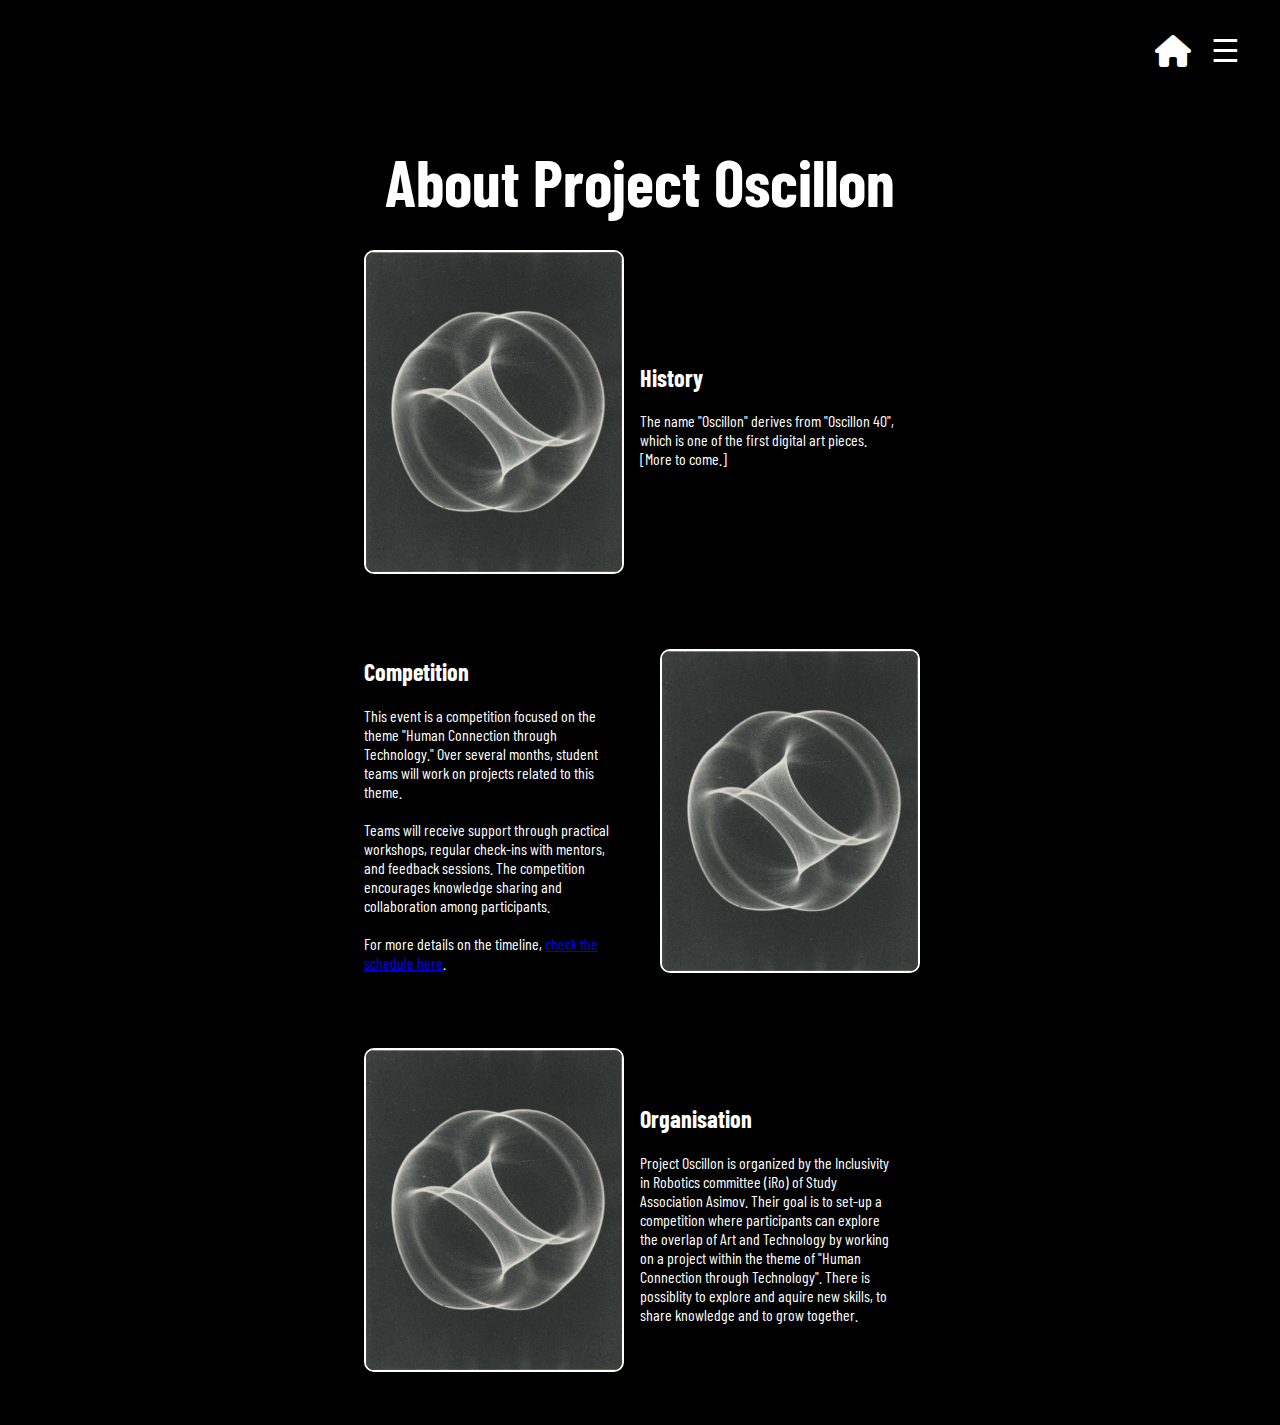
==== about.html @ 4137fb35 "add inspiration and faq pages" ====
<!DOCTYPE html>
<html lang="en">
<head>
    <meta charset="UTF-8">
    <meta name="viewport" content="width=device-width, initial-scale=1.0">
    <title>About - Project Oscillon</title>
    <link rel="stylesheet" href="styles.css">
    <link rel="stylesheet" href="https://cdnjs.cloudflare.com/ajax/libs/font-awesome/6.0.0-beta3/css/all.min.css">
    <script src="script.js" defer></script>
</head>
<body>
    <header>
        <div class="menu-container">
            <a href="index.html" class="home-icon">
                <i class="fas fa-home"></i>
            </a>
            <div class="hamburger-menu" id="hamburger-menu">
                ☰
            </div>
            <nav id="menu" class="menu">
                <ul>
                    <li><a href="about.html">About</a></li>
                    <li><a href="participants.html">For Participants</a></li>
                    <li><a href="mentors.html">For Mentors</a></li>
                    <li><a href="involved.html">Getting Involved</a></li>
                    <li><a href="inspiration.html">Inspiration</a></li>
                    <li><a href="faq.html">FAQ</a></li>
                </ul>
            </nav>
        </div>
    </header>
    <div class="container">
        <h1>About Project Oscillon</h1>

        <!-- Horizontal Line
        <hr class="section-divider"> -->

        <!-- Section 1: History -->        
        <section class="about-section">
            <div class="about-content">
                <div class="about-image">
                    <img src="imgs/oscillon.jpg" alt="History Image">
                </div>
                <div class="about-text">
                    <h2>History</h2>
                    <p>The name "Oscillon" derives from "Oscillon 40", which is one of the first digital art pieces. [More to come.] </p>
                </div>
            </div>
        </section>

        <!-- Section 2: Competition -->
        <section class="about-section">
            <div class="about-content">
                <div class="about-text">
                    <h2>Competition</h2>
                    <p>
                        This event is a competition focused on the theme "Human Connection through Technology." Over several months, student teams will work on projects related to this theme. 
                        <br><br>
                        Teams will receive support through practical workshops, regular check-ins with mentors, and feedback sessions. The competition encourages knowledge sharing and collaboration among participants.
                        <br><br>
                        For more details on the timeline, <a href="participants.html">check the schedule here</a>.
                    </p>
                </div>
                <div class="about-image">
                    <img src="imgs/oscillon.jpg" alt="Competition Image">
                </div>
            </div>
        </section>

        <!-- Section 3: Organisation -->
        <section class="about-section">
            <div class="about-content">
                <div class="about-image">
                    <img src="imgs/oscillon.jpg" alt="Organisation Image">
                </div>
                <div class="about-text">
                    <h2>Organisation</h2>
                    <p>Project Oscillon is organized by the Inclusivity in Robotics committee (iRo) of Study Association Asimov. Their goal is to set-up a competition where participants can explore the overlap of Art and Technology by working on a project within the theme of "Human Connection through Technology". There is possiblity to explore and aquire new skills, to share knowledge and to grow together.</p>
                </div>
            </div>
        </section>

    </div>
</body>
</html>
---- styles.css ----
/* FONTS */
@font-face {
    font-family: 'Barlow Condensed';
    src: url('fonts/Barlow_Condensed/BarlowCondensed-Regular.ttf') format('truetype');
    font-weight: normal;
    font-style: normal;
}

@font-face {
    font-family: 'Barlow Condensed';
    src: url('fonts/Barlow_Condensed/BarlowCondensed-Bold.ttf') format('truetype');
    font-weight: bold;
    font-style: normal;
}

@font-face {
    font-family: 'Barlow Condensed';
    src: url('fonts/Barlow_Condensed/BarlowCondensed-Italic.ttf') format('truetype');
    font-weight: normal;
    font-style: italic;
}

@font-face {
    font-family: 'Barlow Condensed';
    src: url('fonts/Barlow_Condensed/BarlowCondensed-BoldItalic.ttf') format('truetype');
    font-weight: bold;
    font-style: italic;
}

@font-face {
    font-family: 'Barlow Condensed';
    src: url('fonts/Barlow_Condensed/BarlowCondensed-Black.ttf') format('truetype');
    font-weight: 900;
    font-style: normal;
}

@font-face {
    font-family: 'Barlow Condensed';
    src: url('fonts/Barlow_Condensed/BarlowCondensed-BlackItalic.ttf') format('truetype');
    font-weight: 900;
    font-style: italic;
}

@font-face {
    font-family: 'Barlow Condensed';
    src: url('fonts/Barlow_Condensed/BarlowCondensed-Light.ttf') format('truetype');
    font-weight: 300;
    font-style: normal;
}

@font-face {
    font-family: 'Barlow Condensed';
    src: url('fonts/Barlow_Condensed/BarlowCondensed-LightItalic.ttf') format('truetype');
    font-weight: 300;
    font-style: italic;
}

/* MAIN STUFF */

body {
    margin: 0;
    padding: 0;
    height: 100vh;
    display: flex;
    flex-direction: column;
    align-items: center;
    background-color: black; /* Sets the background color to black */
    color: white; /* Sets the text color to white */
    font-family: 'Barlow Condensed', sans-serif;
}

.container {
    text-align: center;
    flex: 1;
}

h1 {
    font-size: 4em; /* Adjust the font size as needed */
    margin-bottom: 20px;
    font-family: 'Barlow Condensed', sans-serif;
    font-weight: bold;
}

/* HEADER STYLES */

header {
    width: 100%;
    padding: 30px 40px; /* Adjust padding for more space from the top and right */
    display: flex;
    justify-content: flex-end;
    align-items: center;
}

.menu-container {
    display: flex;
    align-items: center; /* Ensures both icons are aligned vertically */
    margin-right: 40px;
}

.home-icon {
    color: white;
    font-size: 2em;
    text-decoration: none;
    margin-right: 20px; /* Space between the home icon and the hamburger menu */
}

.hamburger-menu {
    font-size: 2em;
    cursor: pointer;
    user-select: none;
}

.menu {
    display: none; /* Hidden by default */
    position: absolute;
    top: 70px; /* Adjust this value to position the dropdown correctly below the header */
    right: 40px; /* Align with the right padding */
    background-color: black;
    border: 1px solid white;
    padding: 10px;
    z-index: 1;
    width: 200px; /* Width of the dropdown menu */
}

.menu ul {
    list-style-type: none;
    margin: 0;
    padding: 0;
}

.menu ul li {
    margin: 10px 0;
}

.menu ul li a {
    color: white;
    text-decoration: none;
    font-size: 1.2em;
}

.menu ul li a:hover {
    text-decoration: underline;
}


/* HOME SECTION */

.event-image {
    max-height: 50%;
    height: auto;
    border: 2px solid white;
    border-radius: 10px;
    margin-top: 20px;
}

/* ABOUT SECTION */

.about-section {
    display: flex;
    align-items: center;
    justify-content: center;
    margin-bottom: 40px;
}

.about-content {
    display: flex;
    width: 100%;
    justify-content: center;
    align-items: center;
}

.about-text {
    flex: 0 1 20%; /* Set the max width of the text to 20% of the container */
    padding: 10px; /* Reduce padding to bring the text and image closer */
    text-align: left; /* Left-align the text */
    margin-right: 20px; /* Space between text and image */
}

.about-image {
    flex: 0 1 20%; /* Allow the image to take up more space if needed */
    padding: 10px; /* Reduce padding to bring the text and image closer */
    /* text-align: center; */
}

.about-image img {
    max-width: 100%;
    max-height: 50%;
    height: auto;
    border-radius: 10px;
    border: 2px solid white;
}

.left {
    order: 1;
}

.right {
    order: 2;
}

.section-divider {
    border: none;
    height: 2px;
    background-color: white;
    margin: 40px 0;
}

@media (max-width: 768px) {
    .about-content {
        flex-direction: column;
    }
    /* .left, .right {
        order: unset;
    } */
    .about-text, .about-image {
        flex: 1 1 100%;
        max-width: 100%; /* Full width on smaller screens */
        margin: 0; /* Remove margin to align everything vertically */
        text-align: center; /* Center-align text on smaller screens */
    }
}

/* PARTICIPANT SECTION */

.participants-content {
    display: flex;
    justify-content: space-between;
    align-items: flex-start;
    margin-top: 40px;
    padding: 0 50px; /* Adds padding to the left and right */
}

.participants-image {
    flex: 0 1 55%; /* Flexibly allows the image to take up 55% of the container's width */
    max-width: 55%; /* Maximum width of the image */
    height: auto;
    border-radius: 10px;
    border: 2px solid white;
}

.participants-right-content {
    flex: 0 1 40%; /* Flexibly allows the right content to take up 40% of the container's width */
    max-width: 40%; /* Maximum width of the right content */
    margin-left: 20px;
    text-align: left;
    display: flex;
    flex-direction: column;
    justify-content: flex-start;
}

.participants-interest-form {
    padding: 20px;
    border-radius: 10px;
    color: white;
    margin-bottom: 20px;
}

.participants-interest-form h2 {
    margin-bottom: 10px;
    font-size: 1.8em;
}

.participants-interest-form p {
    margin-bottom: 10px;
    font-size: 1.2em;
}

.participants-form-link {
    display: inline-block;
    padding: 10px 20px;
    background-color: #000000;
    color: white;
    text-decoration: none;
    border-radius: 5px;
    border: 2px solid white;
    font-size: 1.2em;
}

.participants-form-link:hover {
    background-color: #2e2e2e;
}

.participants-coming-soon-text {
    font-size: 1.5em;
    color: white;
    margin-top: 20px;
}

/* Responsive adjustments specific to Participants page */
@media (max-width: 768px) {
    .participants-content {
        flex-direction: column;
        align-items: center;
        padding: 0; /* Remove side padding on small screens */
    }
    .participants-image {
        max-width: 100%;
        margin-bottom: 20px;
    }
    .participants-right-content {
        max-width: 100%;
        text-align: center;
        margin-left: 0;
    }
    .participants-interest-form, .participants-coming-soon-text {
        width: 100%;
    }
}
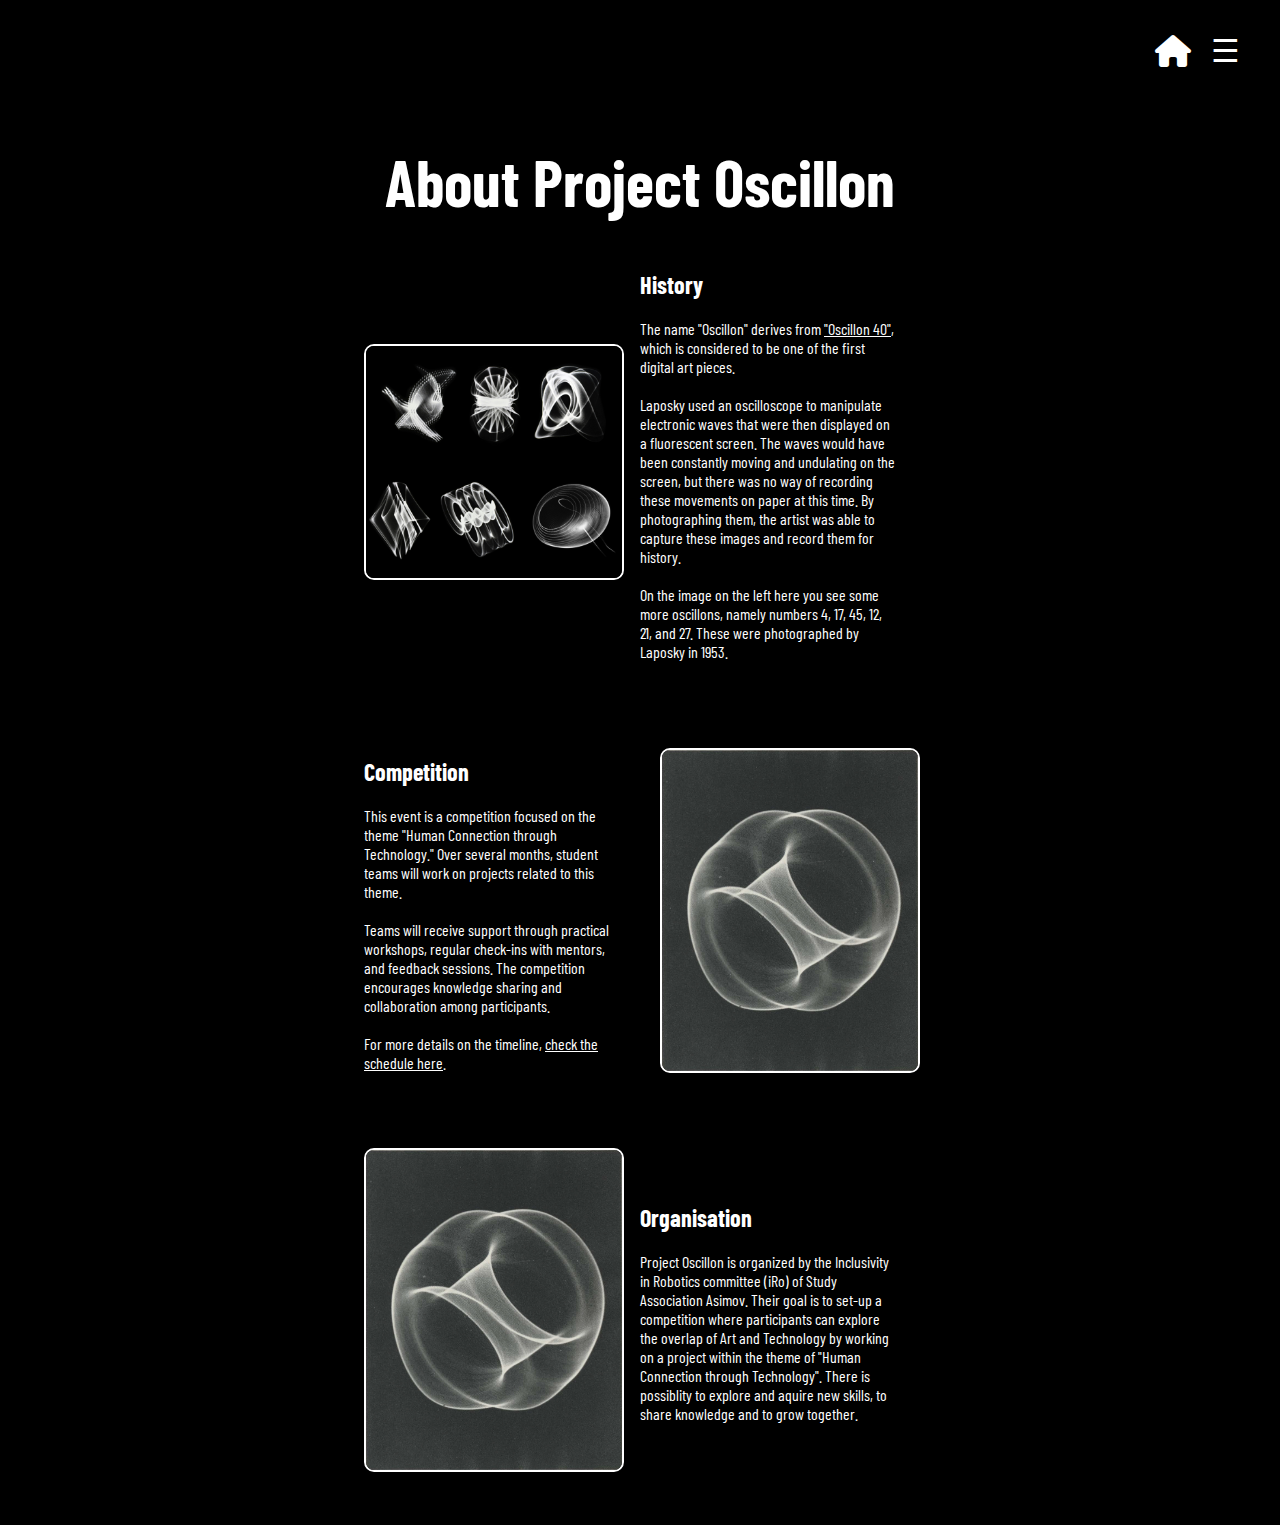
==== commit 44e53648: "update the about-history section with more info about laposky" ====
--- a/about.html
+++ b/about.html
@@ -39,11 +39,17 @@
         <section class="about-section">
             <div class="about-content">
                 <div class="about-image">
-                    <img src="imgs/oscillon.jpg" alt="History Image">
+                    <img src="imgs/some_more_oscillons.jpg" alt="History Image">
                 </div>
                 <div class="about-text">
                     <h2>History</h2>
-                    <p>The name "Oscillon" derives from "Oscillon 40", which is one of the first digital art pieces. [More to come.] </p>
+                    <p>
+                        The name "Oscillon" derives from <a href="https://collections.vam.ac.uk/item/O187634/oscillon-40-photograph-laposky-ben/" style="color: white;">"Oscillon 40"</a>, which is considered to be one of the first digital art pieces. 
+                        <br><br> 
+                        Laposky used an oscilloscope to manipulate electronic waves that were then displayed on a fluorescent screen. The waves would have been constantly moving and undulating on the screen, but there was no way of recording these movements on paper at this time. By photographing them, the artist was able to capture these images and record them for history. 
+                        <br><br> 
+                        On the image on the left here you see some more oscillons, namely numbers 4, 17, 45, 12, 21, and 27. These were photographed by Laposky in 1953.
+                    </p>
                 </div>
             </div>
         </section>
@@ -58,7 +64,7 @@
                         <br><br>
                         Teams will receive support through practical workshops, regular check-ins with mentors, and feedback sessions. The competition encourages knowledge sharing and collaboration among participants.
                         <br><br>
-                        For more details on the timeline, <a href="participants.html">check the schedule here</a>.
+                        For more details on the timeline, <a href="participants.html" style="color: white;">check the schedule here</a>.
                     </p>
                 </div>
                 <div class="about-image">
--- a/styles.css
+++ b/styles.css
@@ -307,3 +307,121 @@
     }
 }
 
+/* FAQ SECTION */
+
+.faq-container {
+    width: 80%;
+    margin: 0 auto;
+    padding: 20px;
+}
+
+.faq-item {
+    margin-bottom: 15px;
+    border: 1px solid #292929;
+    border-radius: 5px;
+    text-align: left; /* Ensure left alignment */
+}
+
+.faq-question {
+    background-color: #292929;
+    cursor: pointer;
+    padding: 15px;
+    font-size: 18px;
+    border-radius: 5px;
+    display: flex;
+    justify-content: space-between;
+    align-items: center;
+}
+
+.faq-answer {
+    max-height: 0;
+    overflow: hidden;
+    transition: max-height 0.3s ease;
+    padding: 0 15px;
+}
+
+.faq-answer p {
+    padding: 15px 0;
+    margin: 0;
+}
+
+.faq-question i {
+    transition: transform 0.3s ease;
+}
+
+.faq-item.active .faq-answer {
+    max-height: 200px; /* Adjust based on content length */
+}
+
+.faq-item.active .faq-question i {
+    transform: rotate(180deg);
+}
+
+/* INSPIRATION SECTION */
+
+.intro-box {
+    background-color: #141414;
+    padding: 20px;
+    border-radius: 8px;
+    margin-bottom: 20px;
+    font-size: 1.2em;
+    max-width: 60%;
+    margin-left: auto;
+    margin-right: auto;
+    text-align: left;
+}
+
+.inspiration-board {
+    display: flex;
+    flex-direction: column;
+    gap: 40px;
+    max-width: 80%; /* Make the inspiration board less wide */
+    margin-left: auto;
+    margin-right: auto;
+}
+
+.inspiration-item {
+    display: flex;
+    gap: 20px;
+    align-items: center;
+}
+
+.inspiration-visual {
+    flex: 0 0 700px; /* Set a fixed width for the visual container */
+    width: 700px; /* Ensures all visuals are the same width */
+}
+
+.inspiration-visual img {
+    width: 100%; /* Make sure the image fills the visual container */
+    height: auto; /* Maintain the aspect ratio */
+    border-radius: 8px;
+    transition: transform 0.3s ease;
+}
+
+.inspiration-visual img:hover {
+    transform: scale(1.05);
+}
+
+.inspiration-text {
+    flex: 1;
+    padding: 15px;
+}
+
+.inspiration-text h2 {
+    margin: 0;
+    color: white; 
+}
+
+.inspiration-text a {
+    color: white;
+    text-decoration: none;
+}
+
+.inspiration-text a:hover {
+    text-decoration: underline;
+}
+
+.inspiration-text p {
+    margin: 10px 0 0;
+    line-height: 1.6;
+}
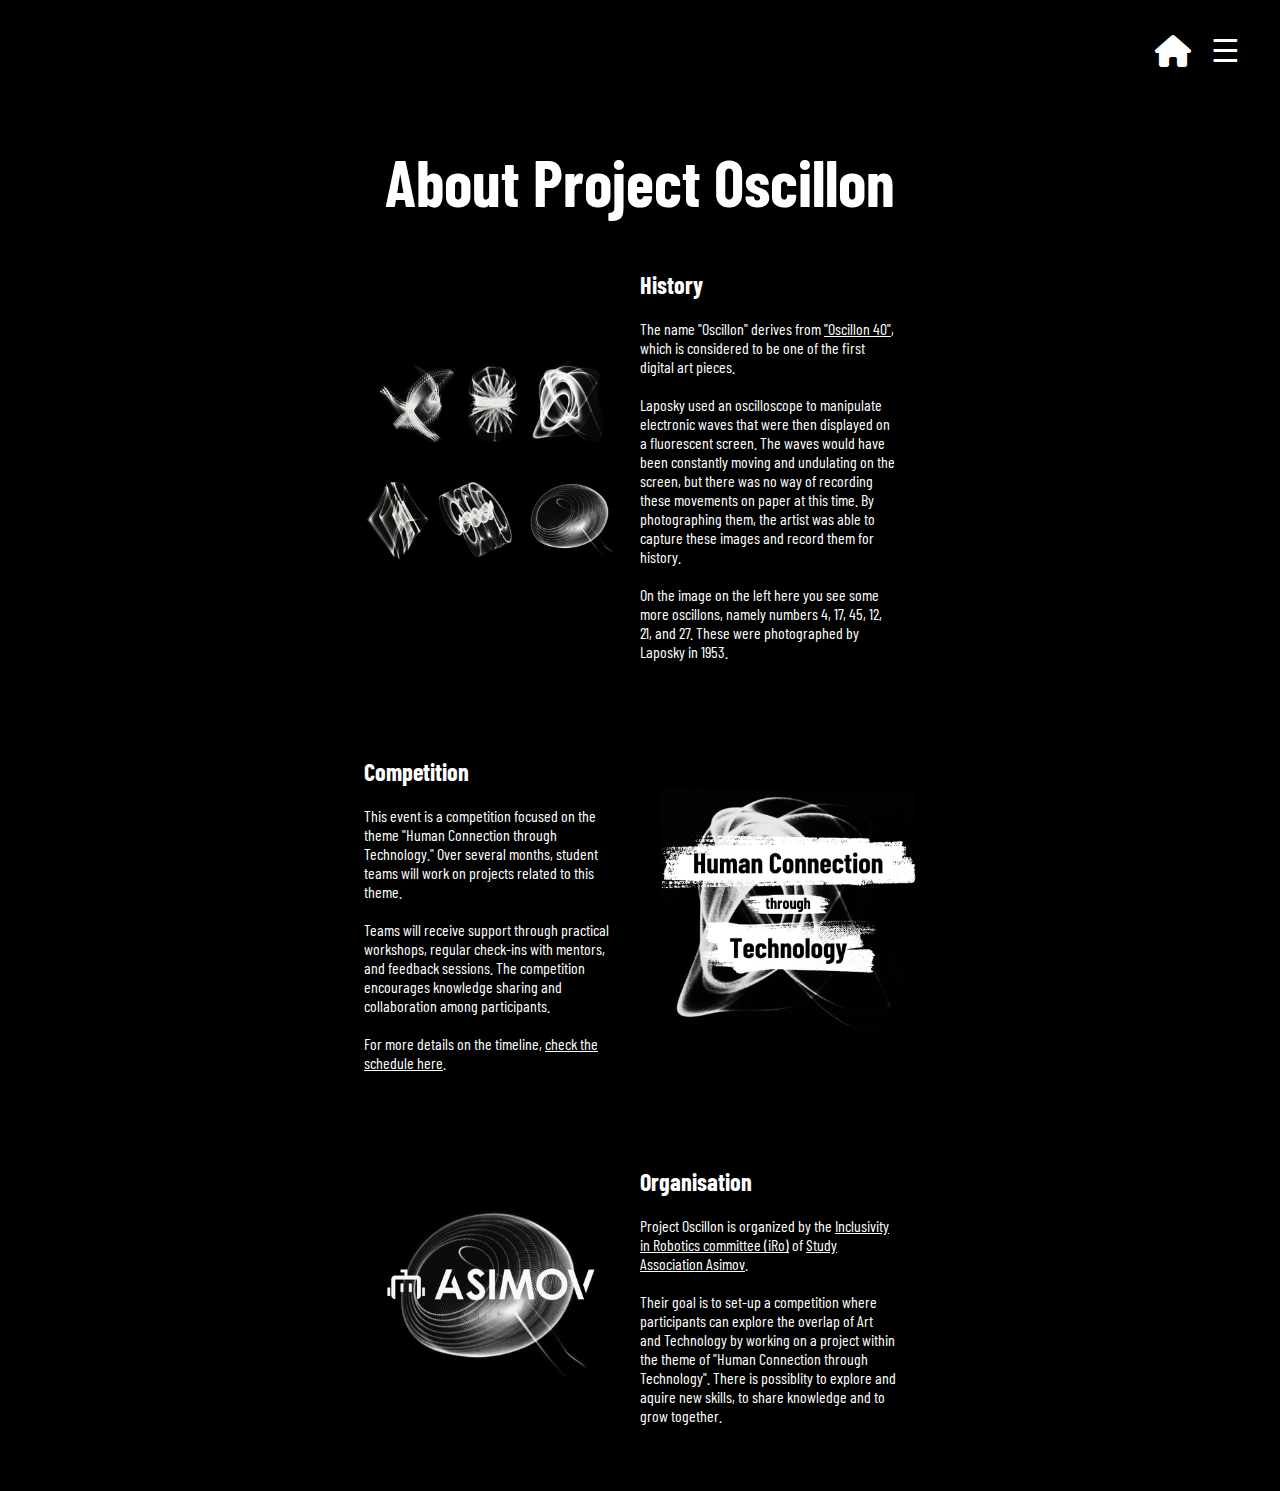
==== commit fab0aa29: "Update About page with fitting imagery" ====
--- a/about.html
+++ b/about.html
@@ -68,7 +68,7 @@
                     </p>
                 </div>
                 <div class="about-image">
-                    <img src="imgs/oscillon.jpg" alt="Competition Image">
+                    <img src="imgs/oscillon_theme.png" alt="Competition Image">
                 </div>
             </div>
         </section>
@@ -77,11 +77,15 @@
         <section class="about-section">
             <div class="about-content">
                 <div class="about-image">
-                    <img src="imgs/oscillon.jpg" alt="Organisation Image">
+                    <img src="imgs/oscillon27_asimov2.png" alt="Organisation Image">
                 </div>
                 <div class="about-text">
                     <h2>Organisation</h2>
-                    <p>Project Oscillon is organized by the Inclusivity in Robotics committee (iRo) of Study Association Asimov. Their goal is to set-up a competition where participants can explore the overlap of Art and Technology by working on a project within the theme of "Human Connection through Technology". There is possiblity to explore and aquire new skills, to share knowledge and to grow together.</p>
+                    <p>
+                        Project Oscillon is organized by the <a href="https://sa-asimov.nl/home/inclusivity-in-robotics-committee/" style="color: white;">Inclusivity in Robotics committee (iRo)</a> of <a href="https://sa-asimov.nl/"  style="color: white;">Study Association Asimov</a>. 
+                        <br><br> 
+                        Their goal is to set-up a competition where participants can explore the overlap of Art and Technology by working on a project within the theme of "Human Connection through Technology". There is possiblity to explore and aquire new skills, to share knowledge and to grow together.
+                    </p>
                 </div>
             </div>
         </section>
--- a/styles.css
+++ b/styles.css
@@ -186,8 +186,8 @@
     max-width: 100%;
     max-height: 50%;
     height: auto;
-    border-radius: 10px;
-    border: 2px solid white;
+    /* border-radius: 10px; */
+    /* border: 2px solid white; */
 }
 
 .left {
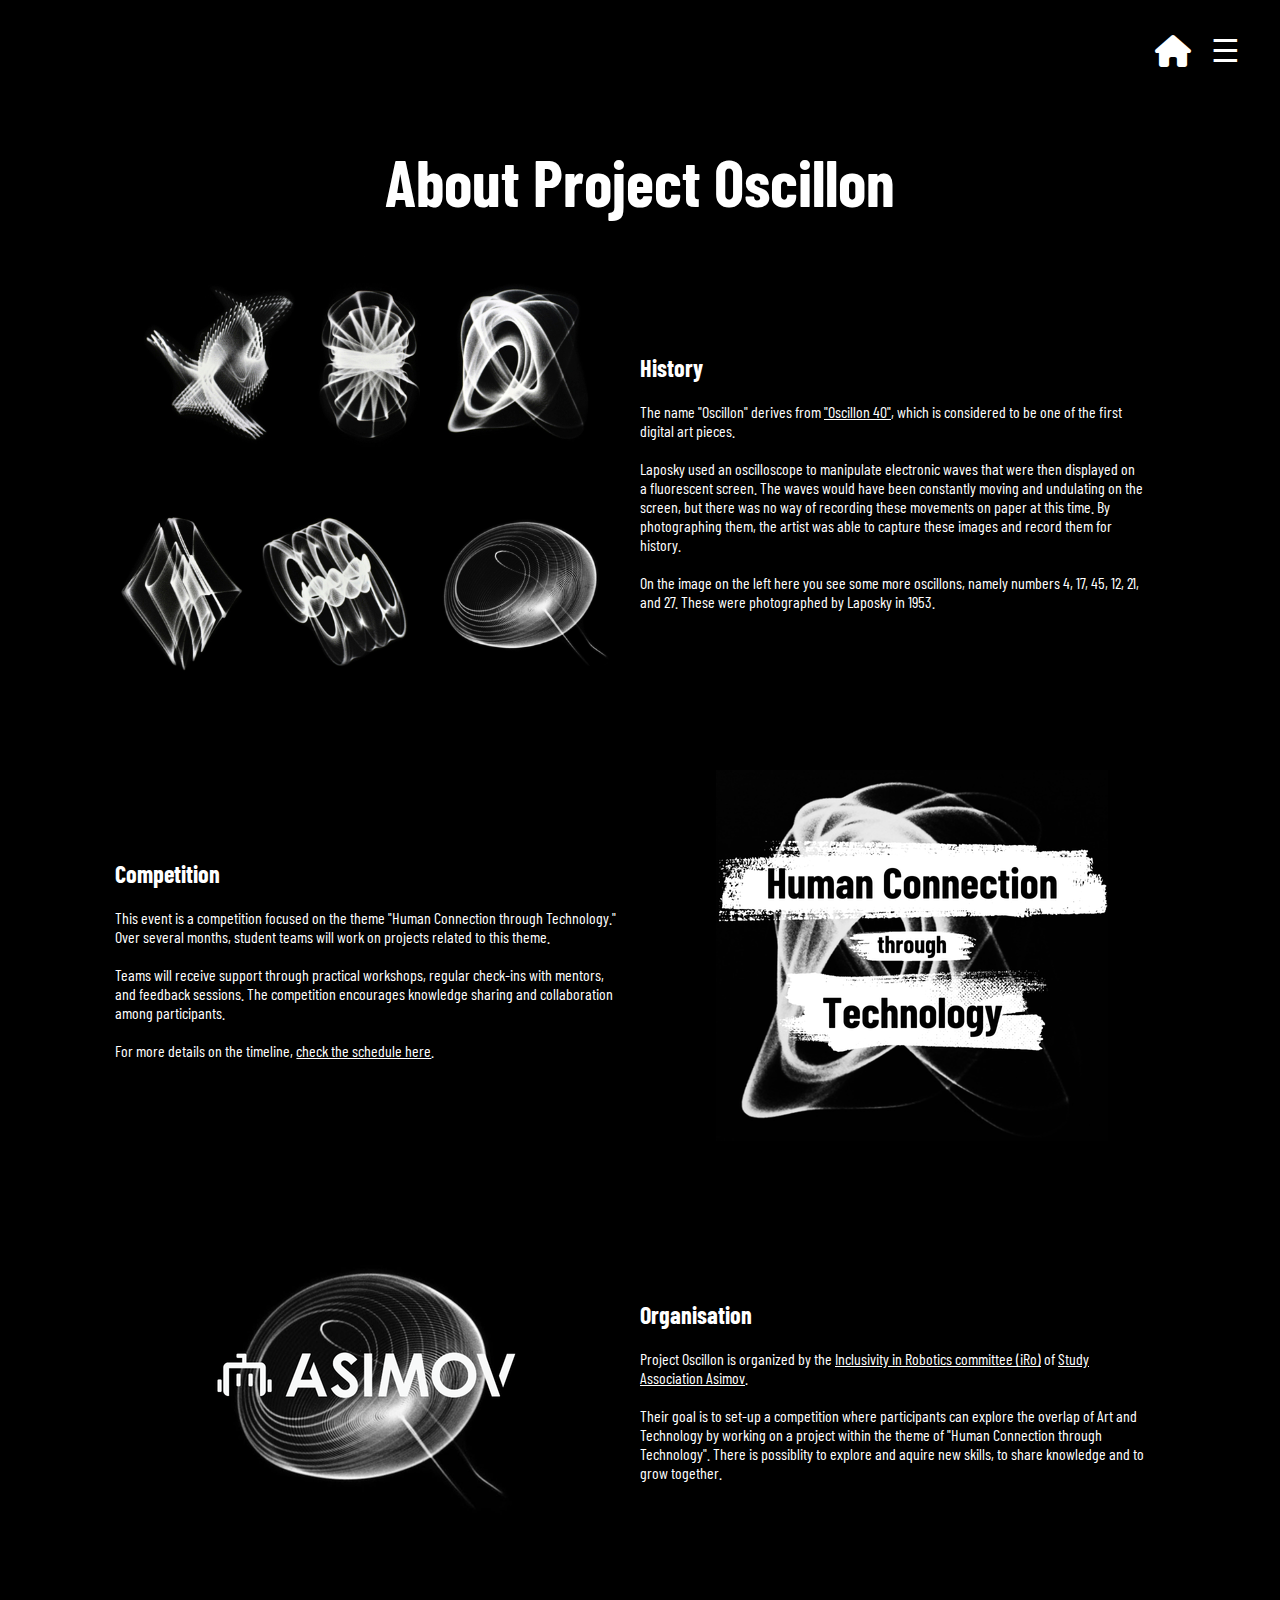
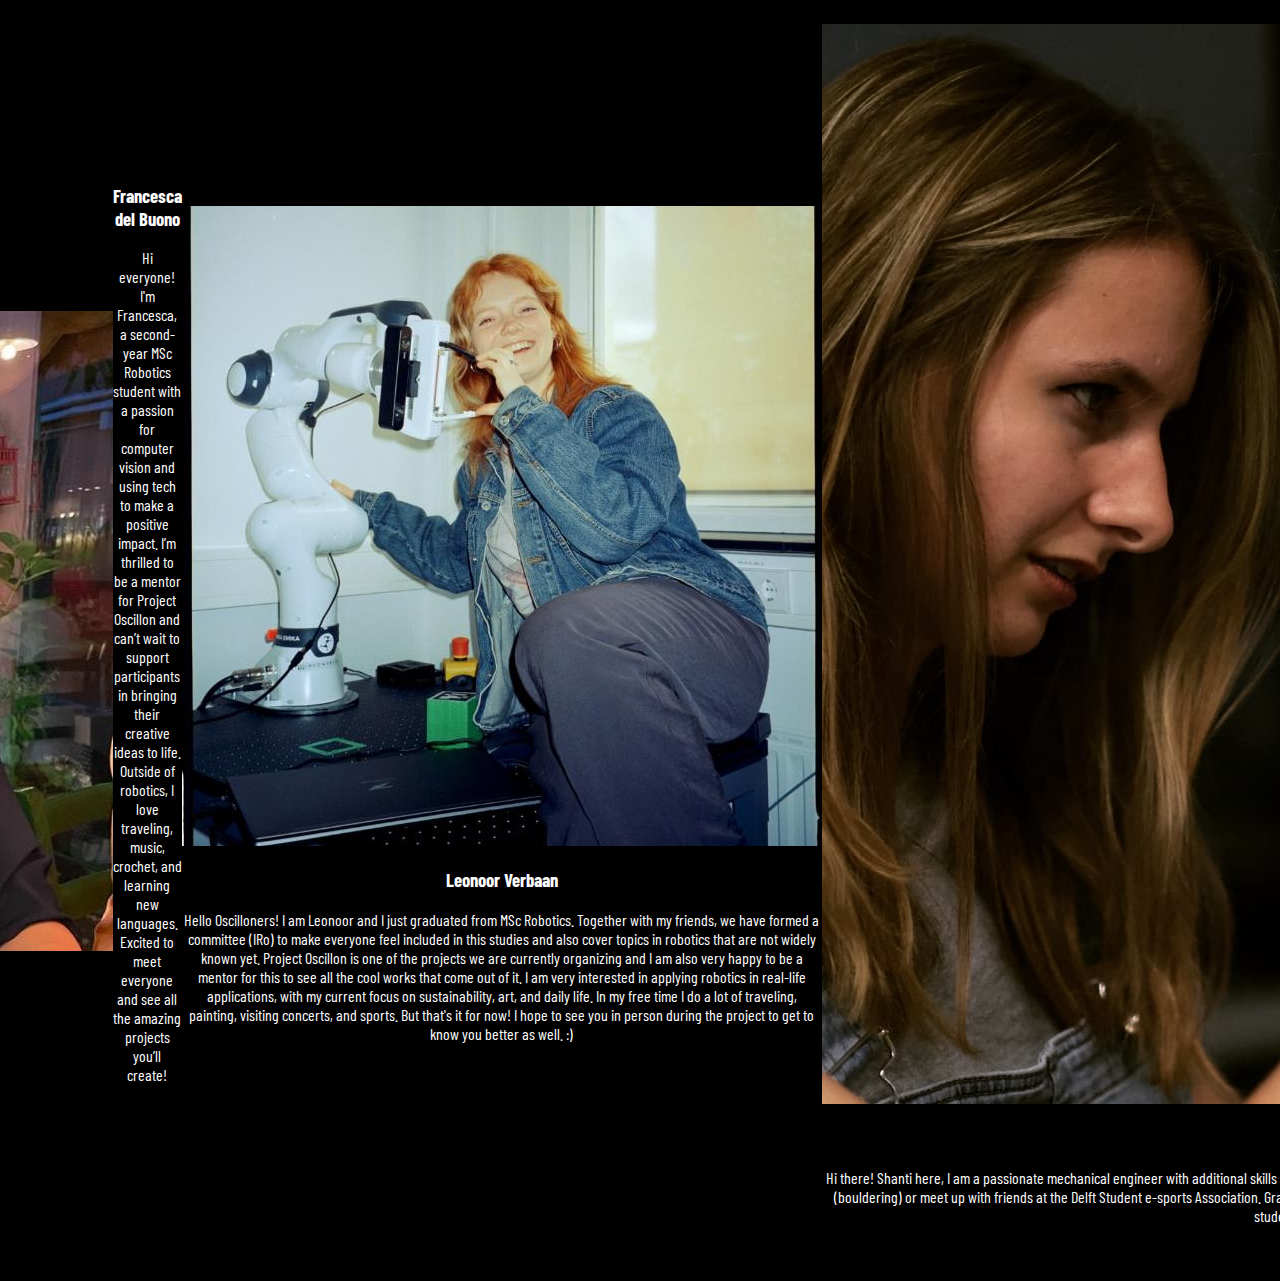
==== commit 9dc64e60: "added bio organisers" ====
--- a/about.html
+++ b/about.html
@@ -89,6 +89,49 @@
                 </div>
             </div>
         </section>
+        <!-- Section 4: Event Organizers -->
+        <section class="about-section">
+            <div class="about-content">
+                <h2>Event Organizers</h2>
+                
+                <!-- Francesca del Buono -->
+                <div class="organizer-image">
+                    <img src="imgs/fdb.jpg" alt="Francesca del Buono">
+                </div>
+                <div class="organizer">
+                    <div class="organizer-text">
+                        <h3>Francesca del Buono</h3>
+                        <p>Hi everyone! I'm Francesca, a second-year MSc Robotics student with a passion for computer vision and using tech to make a positive impact. I’m thrilled to be a mentor for Project Oscillon and can’t wait to support participants in bringing their creative ideas to life. Outside of robotics, I love traveling, music, crochet, and learning new languages. Excited to meet everyone and see all the amazing projects you’ll create!</p>
+                    </div>
+                </div>
+
+                <!-- Leonoor Verbaan -->
+                <div class="organizer">
+                    <div class="organizer-image">
+                        <img src="imgs/leonoor.jpg" alt="Leonoor Verbaan">
+                    </div>
+                    
+                    <div class="organizer-text">
+                        <h3>Leonoor Verbaan</h3>
+                        <p>Hello Oscilloners! I am Leonoor and I just graduated from MSc Robotics. Together with my friends, we have formed a committee (IRo) to make everyone feel included in this studies and also cover topics in robotics that are not widely known yet. Project Oscillon is one of the projects we are currently organizing and I am also very happy to be a mentor for this to see all the cool works that come out of it. I am very interested in applying robotics in real-life applications, with my current focus on sustainability, art, and daily life. In my free time I do a lot of traveling, painting, visiting concerts, and sports. But that's it for now! I hope to see you in person during the project to get to know you better as well. :)</p>
+                    </div>
+                </div>
+
+                <!-- Shanti Verschoor -->
+                <div class="organizer">
+                    <div class="organizer-text">
+                        <div class="organizer-image">
+                            <img src="imgs/shantiverschoor.JPEG" alt="Shanti Verschoor">
+                        </div>
+                        
+                        <h3>Shanti Verschoor</h3>
+                        <p>Hi there! Shanti here, I am a passionate mechanical engineer with additional skills in Aerospace engineering, Rapid prototyping, and Mixed Reality programming. In my spare time, I practice sports (bouldering) or meet up with friends at the Delft Student e-sports Association. Graduated from TUDelft in July 2024 and now a mentor for Project Oscillon, I can't wait to collaborate with creative students to make their own robot or AI!</p>
+                    </div>
+                </div>
+
+            </div>
+        </section>
+
 
     </div>
 </body>
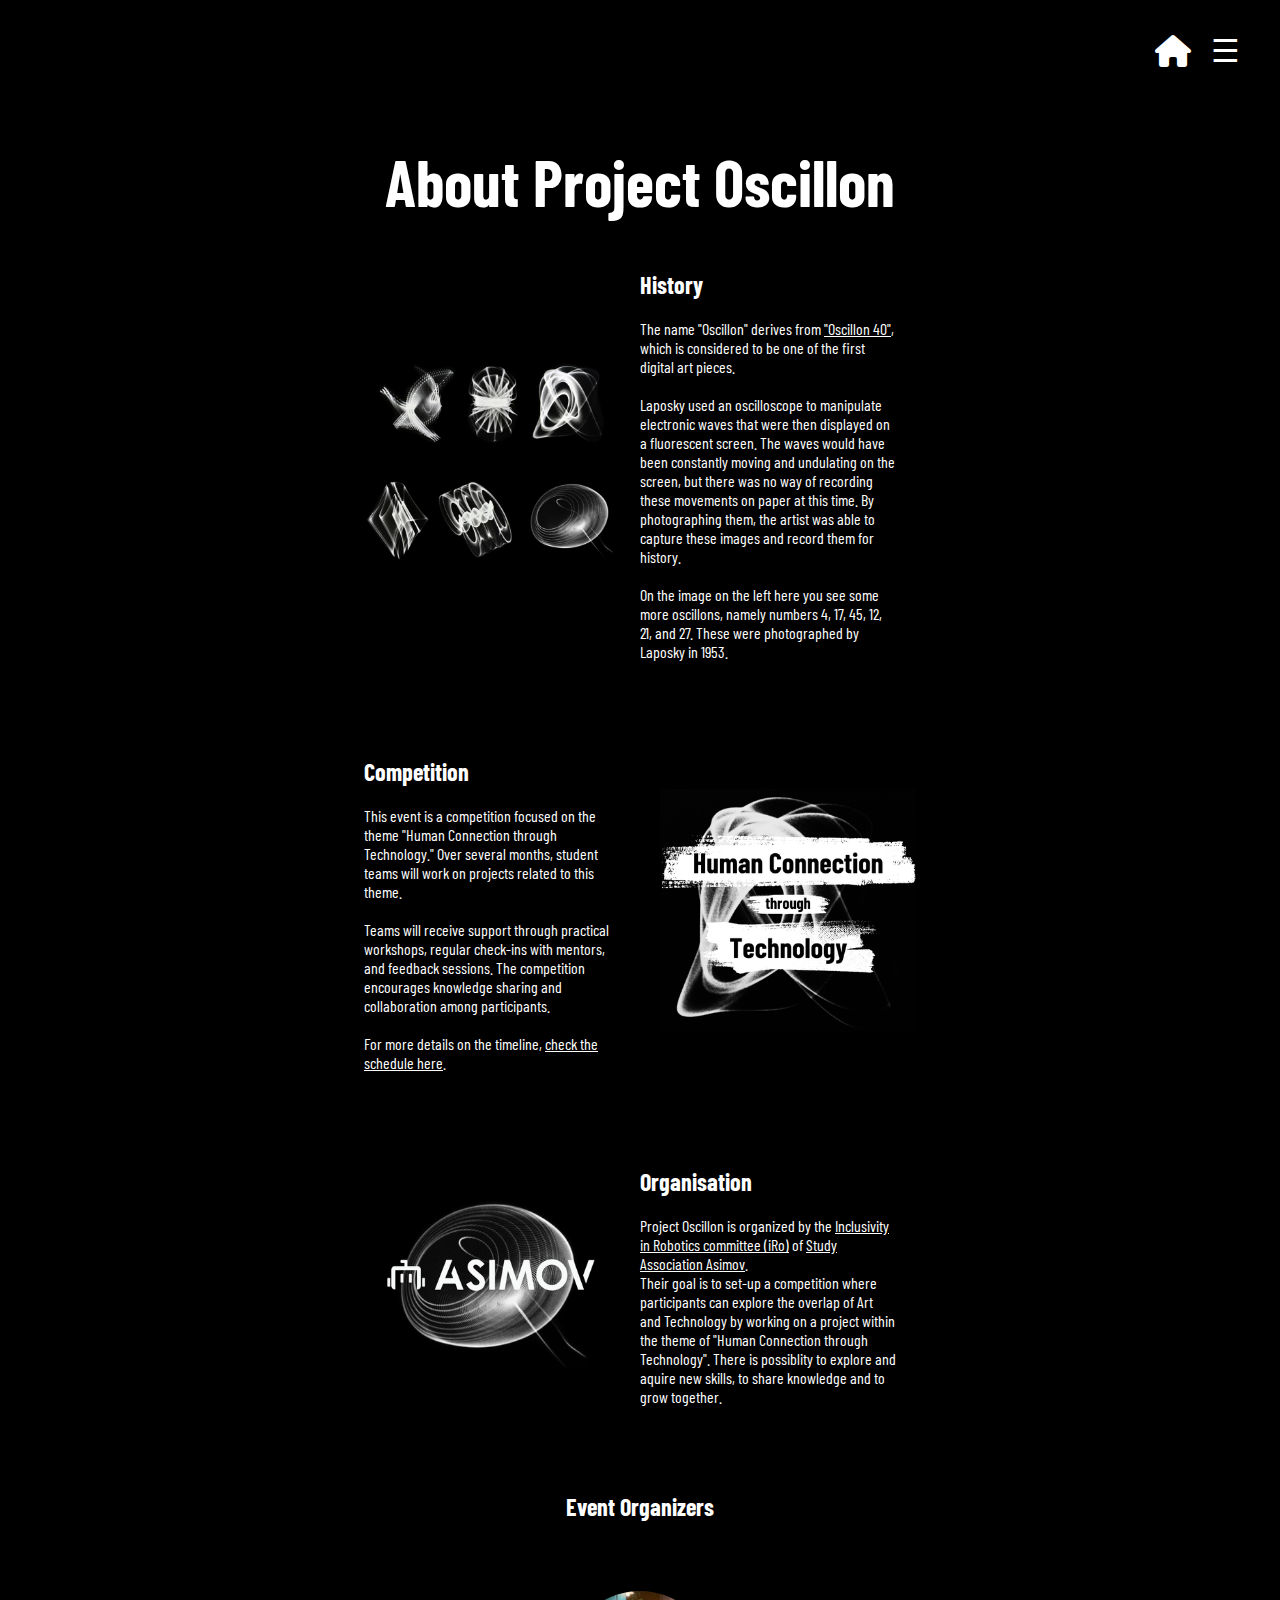
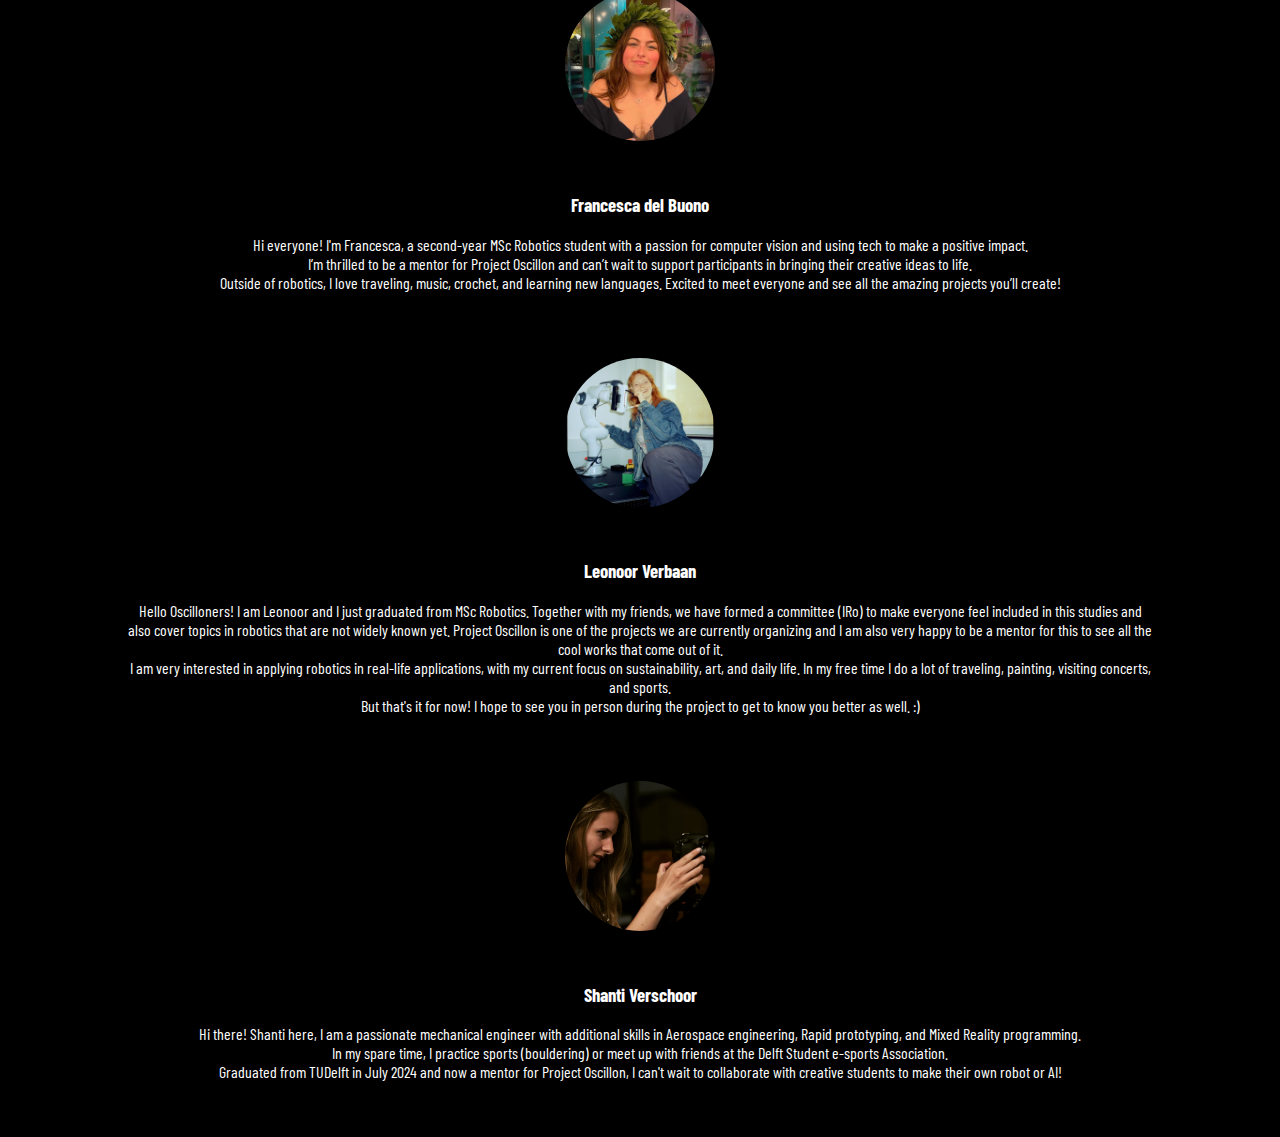
==== commit 10dbbd14: "changed section organisation in css and html" ====
--- a/about.html
+++ b/about.html
@@ -83,7 +83,7 @@
                     <h2>Organisation</h2>
                     <p>
                         Project Oscillon is organized by the <a href="https://sa-asimov.nl/home/inclusivity-in-robotics-committee/" style="color: white;">Inclusivity in Robotics committee (iRo)</a> of <a href="https://sa-asimov.nl/"  style="color: white;">Study Association Asimov</a>. 
-                        <br><br> 
+                        <br>
                         Their goal is to set-up a competition where participants can explore the overlap of Art and Technology by working on a project within the theme of "Human Connection through Technology". There is possiblity to explore and aquire new skills, to share knowledge and to grow together.
                     </p>
                 </div>
@@ -93,42 +93,69 @@
         <section class="about-section">
             <div class="about-content">
                 <h2>Event Organizers</h2>
-                
-                <!-- Francesca del Buono -->
-                <div class="organizer-image">
-                    <img src="imgs/fdb.jpg" alt="Francesca del Buono">
-                </div>
+            </div>
+        </section>
+
+        <!-- Francesca del Buono Section -->
+        <section class="about-section">
+            <div class="about-content">
                 <div class="organizer">
+                    <div class="organizer-image">
+                        <img src="imgs/fdb.jpg" alt="Francesca del Buono">
+                    </div>
                     <div class="organizer-text">
                         <h3>Francesca del Buono</h3>
-                        <p>Hi everyone! I'm Francesca, a second-year MSc Robotics student with a passion for computer vision and using tech to make a positive impact. I’m thrilled to be a mentor for Project Oscillon and can’t wait to support participants in bringing their creative ideas to life. Outside of robotics, I love traveling, music, crochet, and learning new languages. Excited to meet everyone and see all the amazing projects you’ll create!</p>
+                        <p>
+                            Hi everyone! I'm Francesca, a second-year MSc Robotics student with a passion for computer vision and using tech to make a positive impact. 
+                            <br>
+                            I’m thrilled to be a mentor for Project Oscillon and can’t wait to support participants in bringing their creative ideas to life. 
+                            <br>
+                            Outside of robotics, I love traveling, music, crochet, and learning new languages. Excited to meet everyone and see all the amazing projects you’ll create!
+                        </p>
                     </div>
                 </div>
+            </div>
+        </section>
 
-                <!-- Leonoor Verbaan -->
+        <!-- Leonoor Verbaan Section -->
+        <section class="about-section">
+            <div class="about-content">
                 <div class="organizer">
                     <div class="organizer-image">
                         <img src="imgs/leonoor.jpg" alt="Leonoor Verbaan">
                     </div>
-                    
                     <div class="organizer-text">
                         <h3>Leonoor Verbaan</h3>
-                        <p>Hello Oscilloners! I am Leonoor and I just graduated from MSc Robotics. Together with my friends, we have formed a committee (IRo) to make everyone feel included in this studies and also cover topics in robotics that are not widely known yet. Project Oscillon is one of the projects we are currently organizing and I am also very happy to be a mentor for this to see all the cool works that come out of it. I am very interested in applying robotics in real-life applications, with my current focus on sustainability, art, and daily life. In my free time I do a lot of traveling, painting, visiting concerts, and sports. But that's it for now! I hope to see you in person during the project to get to know you better as well. :)</p>
+                        <p>
+                            Hello Oscilloners! I am Leonoor and I just graduated from MSc Robotics. Together with my friends, we have formed a committee (IRo) to make everyone feel included in this studies and also cover topics in robotics that are not widely known yet. Project Oscillon is one of the projects we are currently organizing and I am also very happy to be a mentor for this to see all the cool works that come out of it. 
+                            <br>
+                            I am very interested in applying robotics in real-life applications, with my current focus on sustainability, art, and daily life. In my free time I do a lot of traveling, painting, visiting concerts, and sports. 
+                            <br>
+                            But that's it for now! I hope to see you in person during the project to get to know you better as well. :)
+                        </p>
                     </div>
                 </div>
+            </div>
+        </section>
 
-                <!-- Shanti Verschoor -->
+        <!-- Shanti Verschoor Section -->
+        <section class="about-section">
+            <div class="about-content">
                 <div class="organizer">
+                    <div class="organizer-image">
+                        <img src="imgs/shantiverschoor.JPEG" alt="Shanti Verschoor">
+                    </div>
                     <div class="organizer-text">
-                        <div class="organizer-image">
-                            <img src="imgs/shantiverschoor.JPEG" alt="Shanti Verschoor">
-                        </div>
-                        
                         <h3>Shanti Verschoor</h3>
-                        <p>Hi there! Shanti here, I am a passionate mechanical engineer with additional skills in Aerospace engineering, Rapid prototyping, and Mixed Reality programming. In my spare time, I practice sports (bouldering) or meet up with friends at the Delft Student e-sports Association. Graduated from TUDelft in July 2024 and now a mentor for Project Oscillon, I can't wait to collaborate with creative students to make their own robot or AI!</p>
+                        <p>
+                            Hi there! Shanti here, I am a passionate mechanical engineer with additional skills in Aerospace engineering, Rapid prototyping, and Mixed Reality programming. 
+                            <br>
+                            In my spare time, I practice sports (bouldering) or meet up with friends at the Delft Student e-sports Association. 
+                            <br>
+                            Graduated from TUDelft in July 2024 and now a mentor for Project Oscillon, I can't wait to collaborate with creative students to make their own robot or AI!
+                        </p>
                     </div>
                 </div>
-
             </div>
         </section>
 
--- a/styles.css
+++ b/styles.css
@@ -220,6 +220,29 @@
     }
 }
 
+/* Organizers Section Image Styling */
+.organizer-image img {
+    width: 150px; /* Controls the image size */
+    height: auto; /* Keeps the aspect ratio intact */
+    border-radius: 50%; /* Optional: makes images circular */
+    margin: 10px; /* Adds some space around the image */
+}
+
+.organizer {
+    display: flex;
+    flex-direction: column; /* Stack image and text vertically */
+    align-items: center; /* Center the items */
+    margin-bottom: 40px; /* Adds space between bios */
+    width: 80%; /* Optional: Constrain width for better readability */
+    margin: 0 auto; /* Center the content horizontally */
+}
+
+.organizer-text {
+    text-align: middle; /* Align text to the left */
+    margin-top: 20px; /* Adds space between image and text */
+    width: 100%; /* Takes up full width */
+}
+
 /* PARTICIPANT SECTION */
 
 .participants-content {
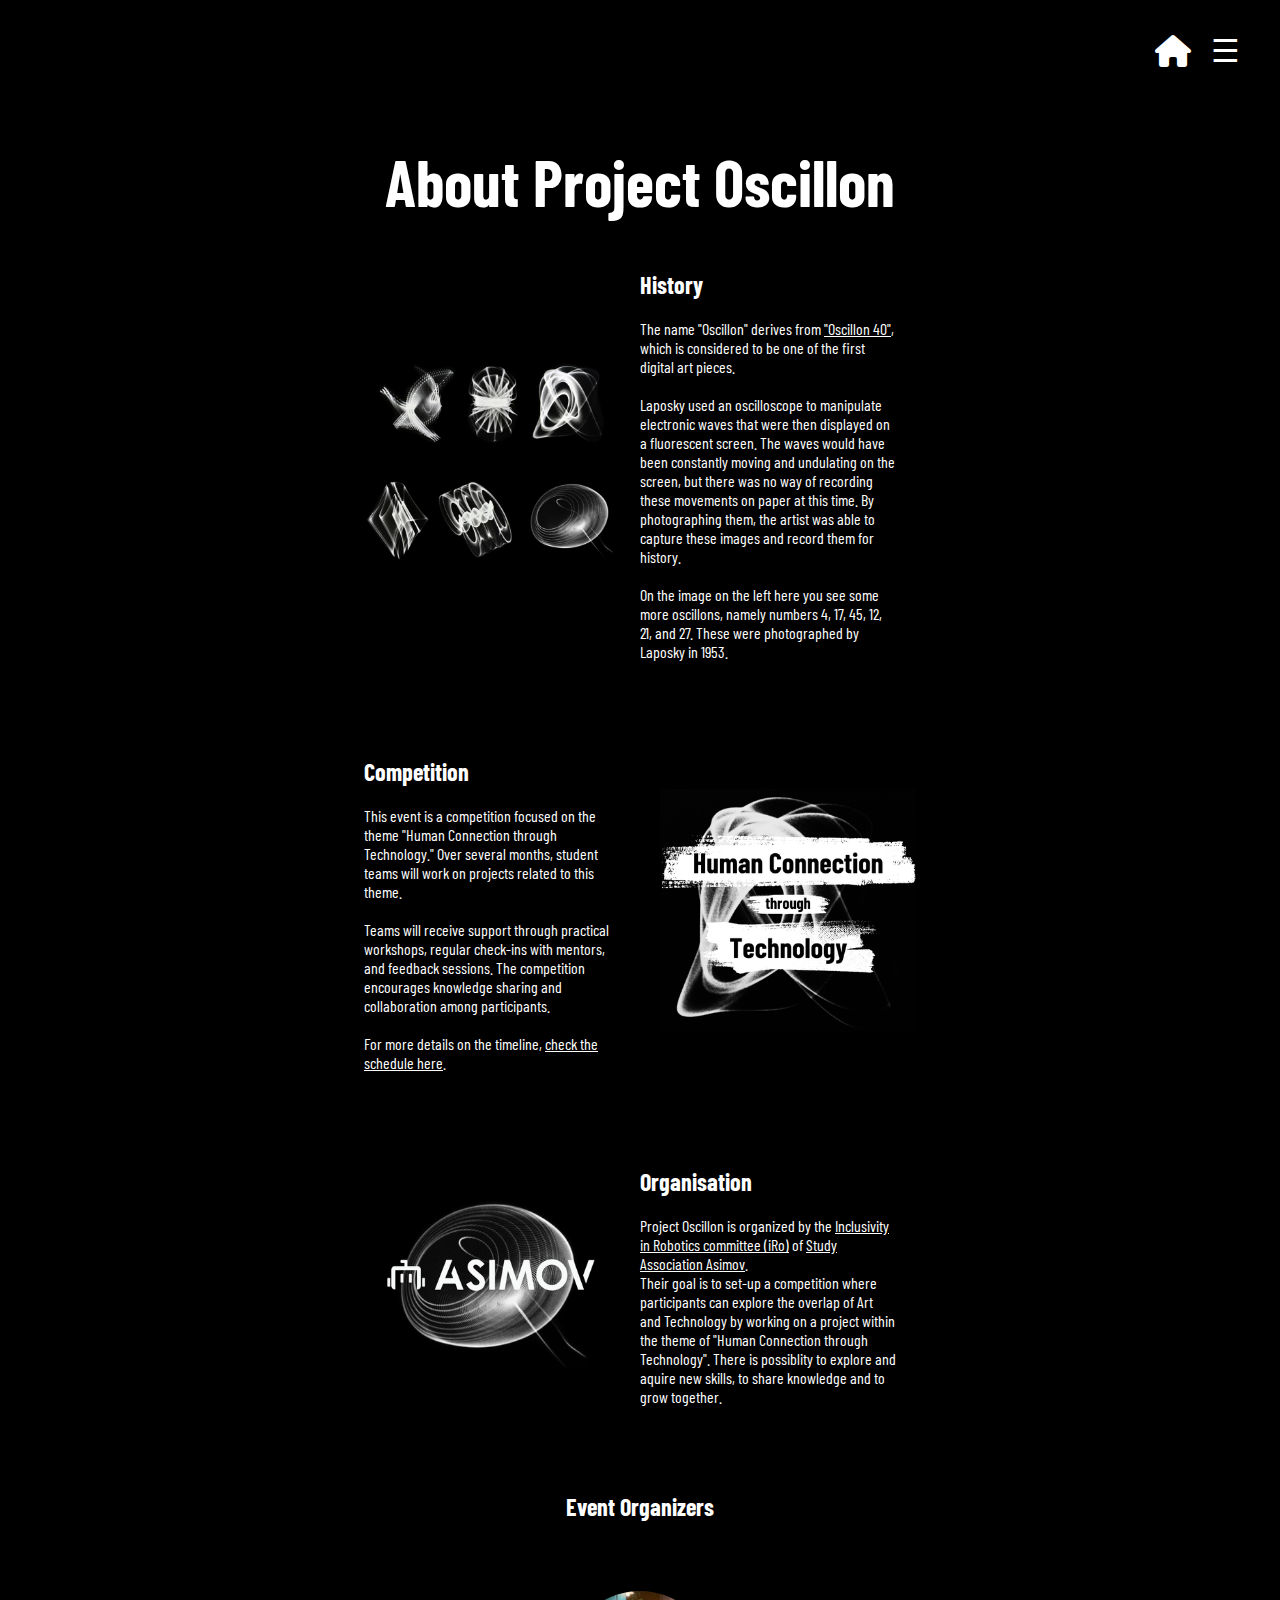
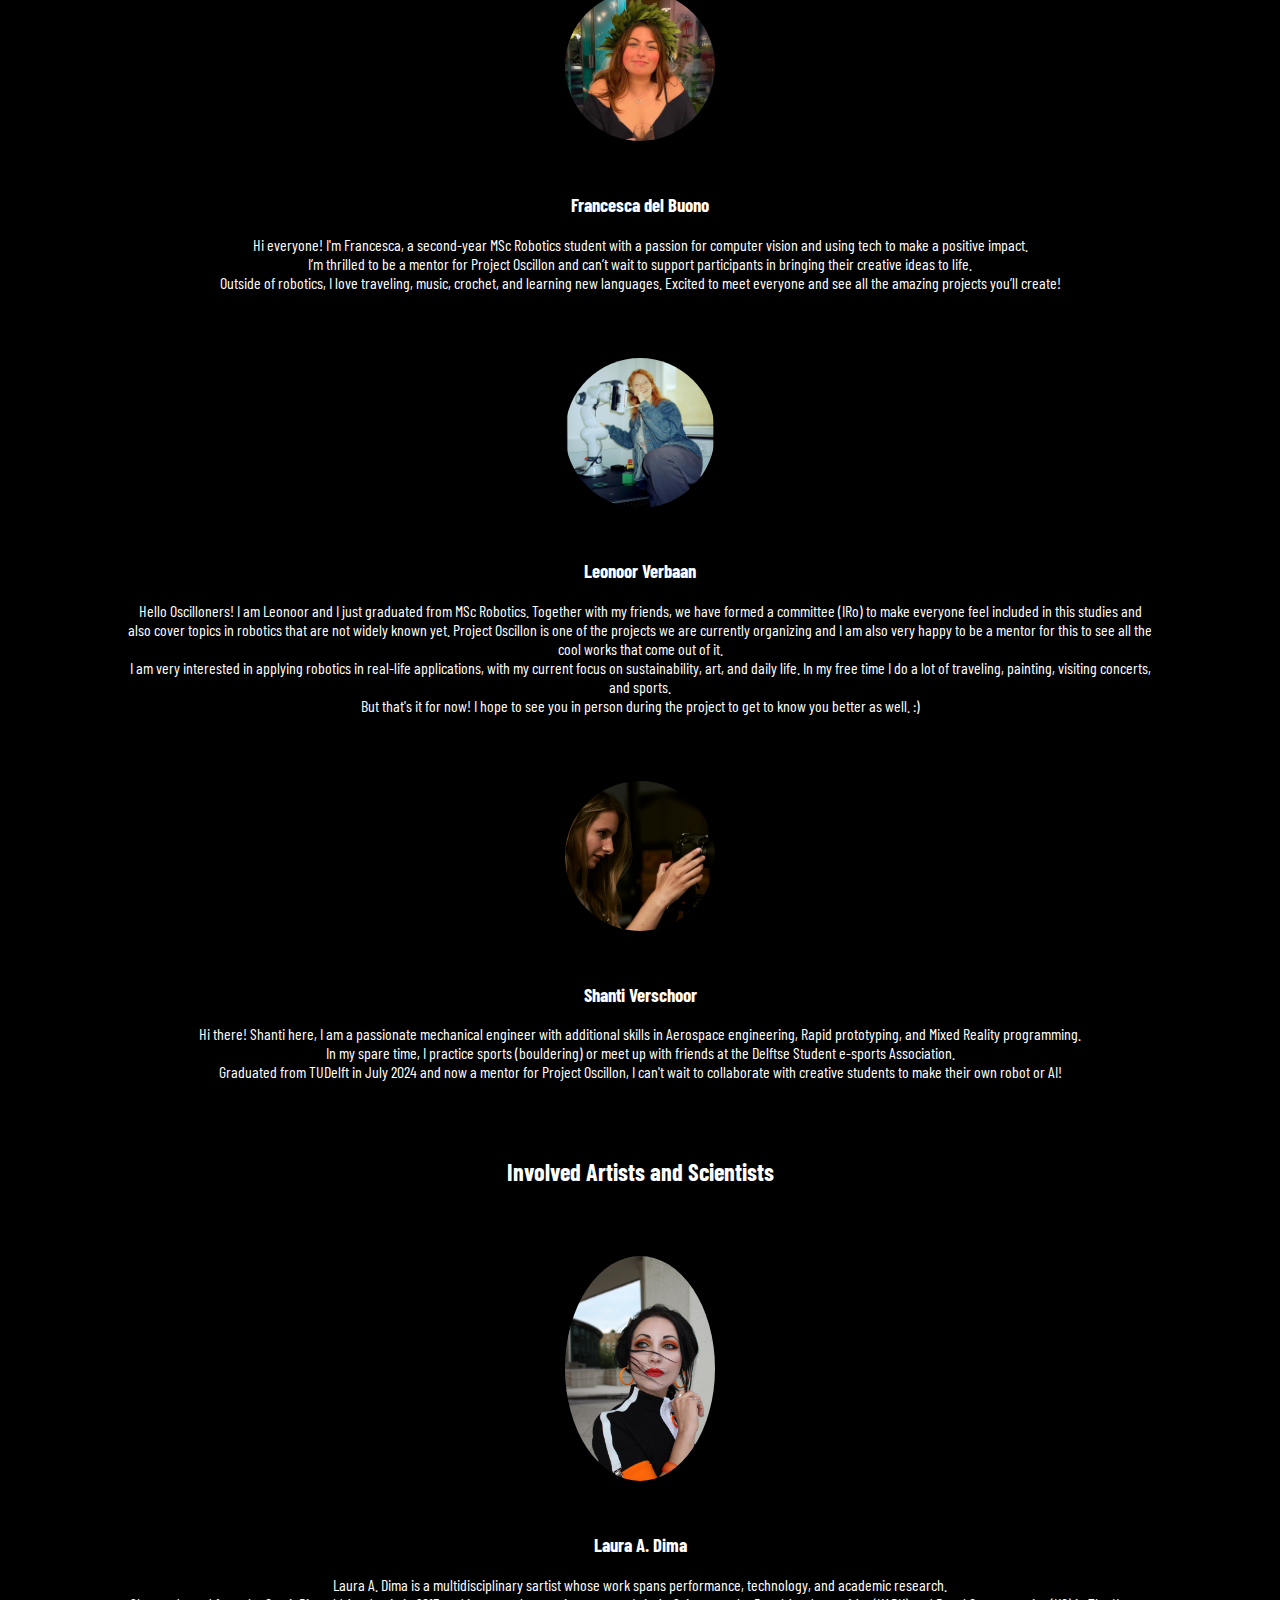
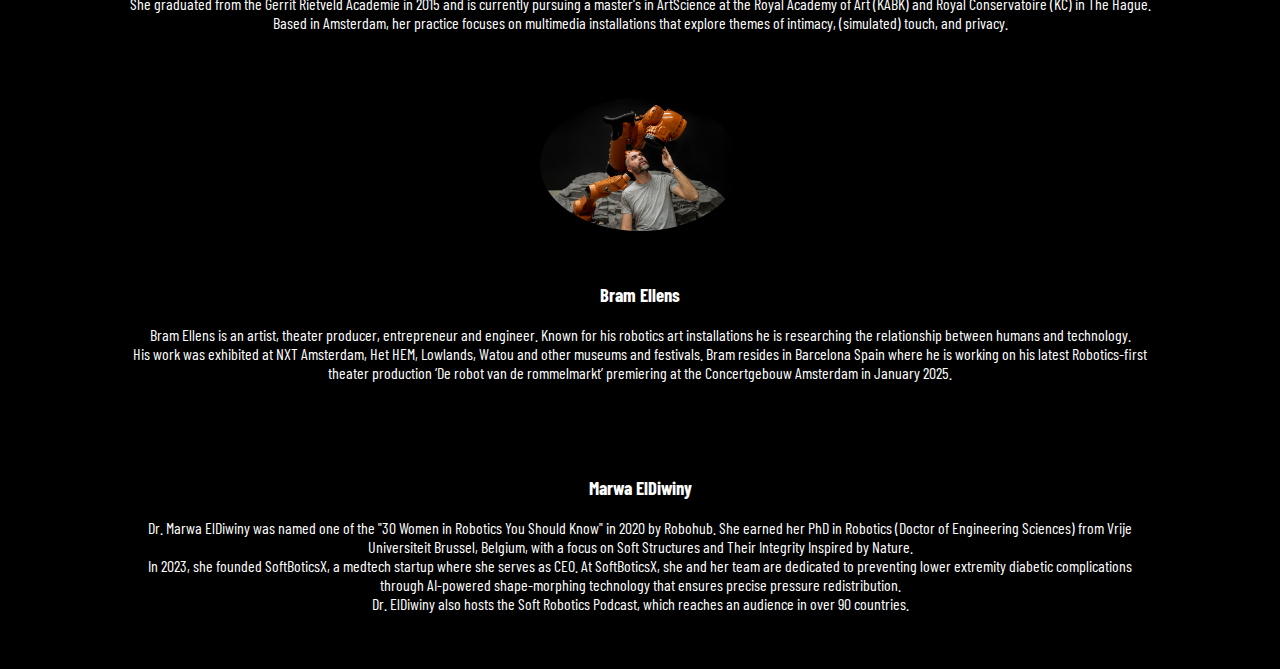
==== commit 5bb15bd6: "added bio artists/scientists" ====
--- a/about.html
+++ b/about.html
@@ -150,9 +150,75 @@
                         <p>
                             Hi there! Shanti here, I am a passionate mechanical engineer with additional skills in Aerospace engineering, Rapid prototyping, and Mixed Reality programming. 
                             <br>
-                            In my spare time, I practice sports (bouldering) or meet up with friends at the Delft Student e-sports Association. 
+                            In my spare time, I practice sports (bouldering) or meet up with friends at the Delftse Student e-sports Association. 
                             <br>
                             Graduated from TUDelft in July 2024 and now a mentor for Project Oscillon, I can't wait to collaborate with creative students to make their own robot or AI!
+                        </p>
+                    </div>
+                </div>
+            </div>
+        </section>
+
+        <!-- Involved Artists and Scientists Section -->
+        <section class="about-section">
+            <div class="about-content">
+                <h2>Involved Artists and Scientists</h2>
+            </div>
+        </section>
+
+        <!-- Artist Bio Section -->
+        <section class="about-section">
+            <div class="about-content">
+                <div class="involved">
+                    <div class="involved-image">
+                        <img src="imgs/lauraadima.jpg" alt="Laura A. Dima" style="width: 150px; height: auto;">
+                    </div>
+                    <div class="involved-text">
+                        <h3>Laura A. Dima</h3>
+                        <p>
+                            Laura A. Dima is a multidisciplinary sartist whose work spans performance, technology, and academic research. 
+                            <br>
+                            She graduated from the Gerrit Rietveld Academie in 2015 and is currently pursuing a master's in ArtScience at the Royal Academy of Art (KABK) and Royal Conservatoire (KC) in The Hague. 
+                            <br>
+                            Based in Amsterdam, her practice focuses on multimedia installations that explore themes of intimacy, (simulated) touch, and privacy.
+                        </p>
+                    </div>
+                </div>
+            </div>
+        </section>
+               <!-- Artist Bio Section -->
+               <section class="about-section">
+                <div class="about-content">
+                    <div class="involved">
+                        <div class="involved-image">
+                            <img src="imgs/Bramellens.jpeg" alt="Bram Ellens">
+                        </div>
+                        <div class="involved-text">
+                            <h3>Bram Ellens</h3>
+                            <p>
+                                Bram Ellens is an artist, theater producer, entrepreneur and engineer. Known for his robotics art installations he is researching the relationship between humans and technology. 
+                                <br>
+                                His work was exhibited at NXT Amsterdam, Het HEM, Lowlands, Watou and other museums and festivals. 
+                                Bram resides in Barcelona Spain where he is working on his latest Robotics-first theater production ‘De robot van de rommelmarkt’ premiering at the Concertgebouw Amsterdam in January 2025.
+                            </p>
+                        </div>
+                    </div>
+                </div>
+            </section>
+
+        <!-- Scientist Bio Section -->
+        <section class="about-section">
+            <div class="about-content">
+                <div class="involved">
+                    <div class="involved-text">
+                        <h3>Marwa ElDiwiny</h3>
+                        <p>
+                            Dr. Marwa ElDiwiny was named one of the "30 Women in Robotics You Should Know" in 2020 by Robohub. She earned her PhD in Robotics (Doctor of Engineering Sciences) from Vrije Universiteit Brussel, Belgium, with a focus on Soft Structures and Their Integrity Inspired by Nature.
+                            <br>
+                            In 2023, she founded SoftBoticsX, a medtech startup where she serves as CEO. At SoftBoticsX, she and her team are dedicated to preventing lower extremity diabetic complications through AI-powered shape-morphing technology that ensures precise pressure redistribution. 
+                            <br>
+                            Dr. ElDiwiny also hosts the Soft Robotics Podcast, which reaches an audience in over 90 countries.
+
                         </p>
                     </div>
                 </div>
--- a/styles.css
+++ b/styles.css
@@ -243,6 +243,31 @@
     width: 100%; /* Takes up full width */
 }
 
+
+/* Styling for the Involved Artists and Scientists Section */
+.involved {
+    display: flex;
+    flex-direction: column; /* Stack image and text vertically */
+    align-items: center; /* Center the items */
+    margin-bottom: 40px; /* Adds space between bios */
+    width: 80%; /* Optional: Constrain width for better readability */
+    margin: 0 auto; /* Center the content horizontally */
+}
+
+.involved-text {
+    text-align: middle; /* Align text to the left */
+    margin-top: 20px; /* Adds space between image and text */
+    width: 100%; /* Takes up full width */
+}
+
+.involved-image img {
+    width: 200px; /* Controls the image size */
+    max-width: 100%;
+    height: auto; /* Keeps the aspect ratio intact */
+    border-radius: 50%; /* Optional: makes images circular */
+    margin: 10px; /* Adds some space around the image */
+}
+
 /* PARTICIPANT SECTION */
 
 .participants-content {
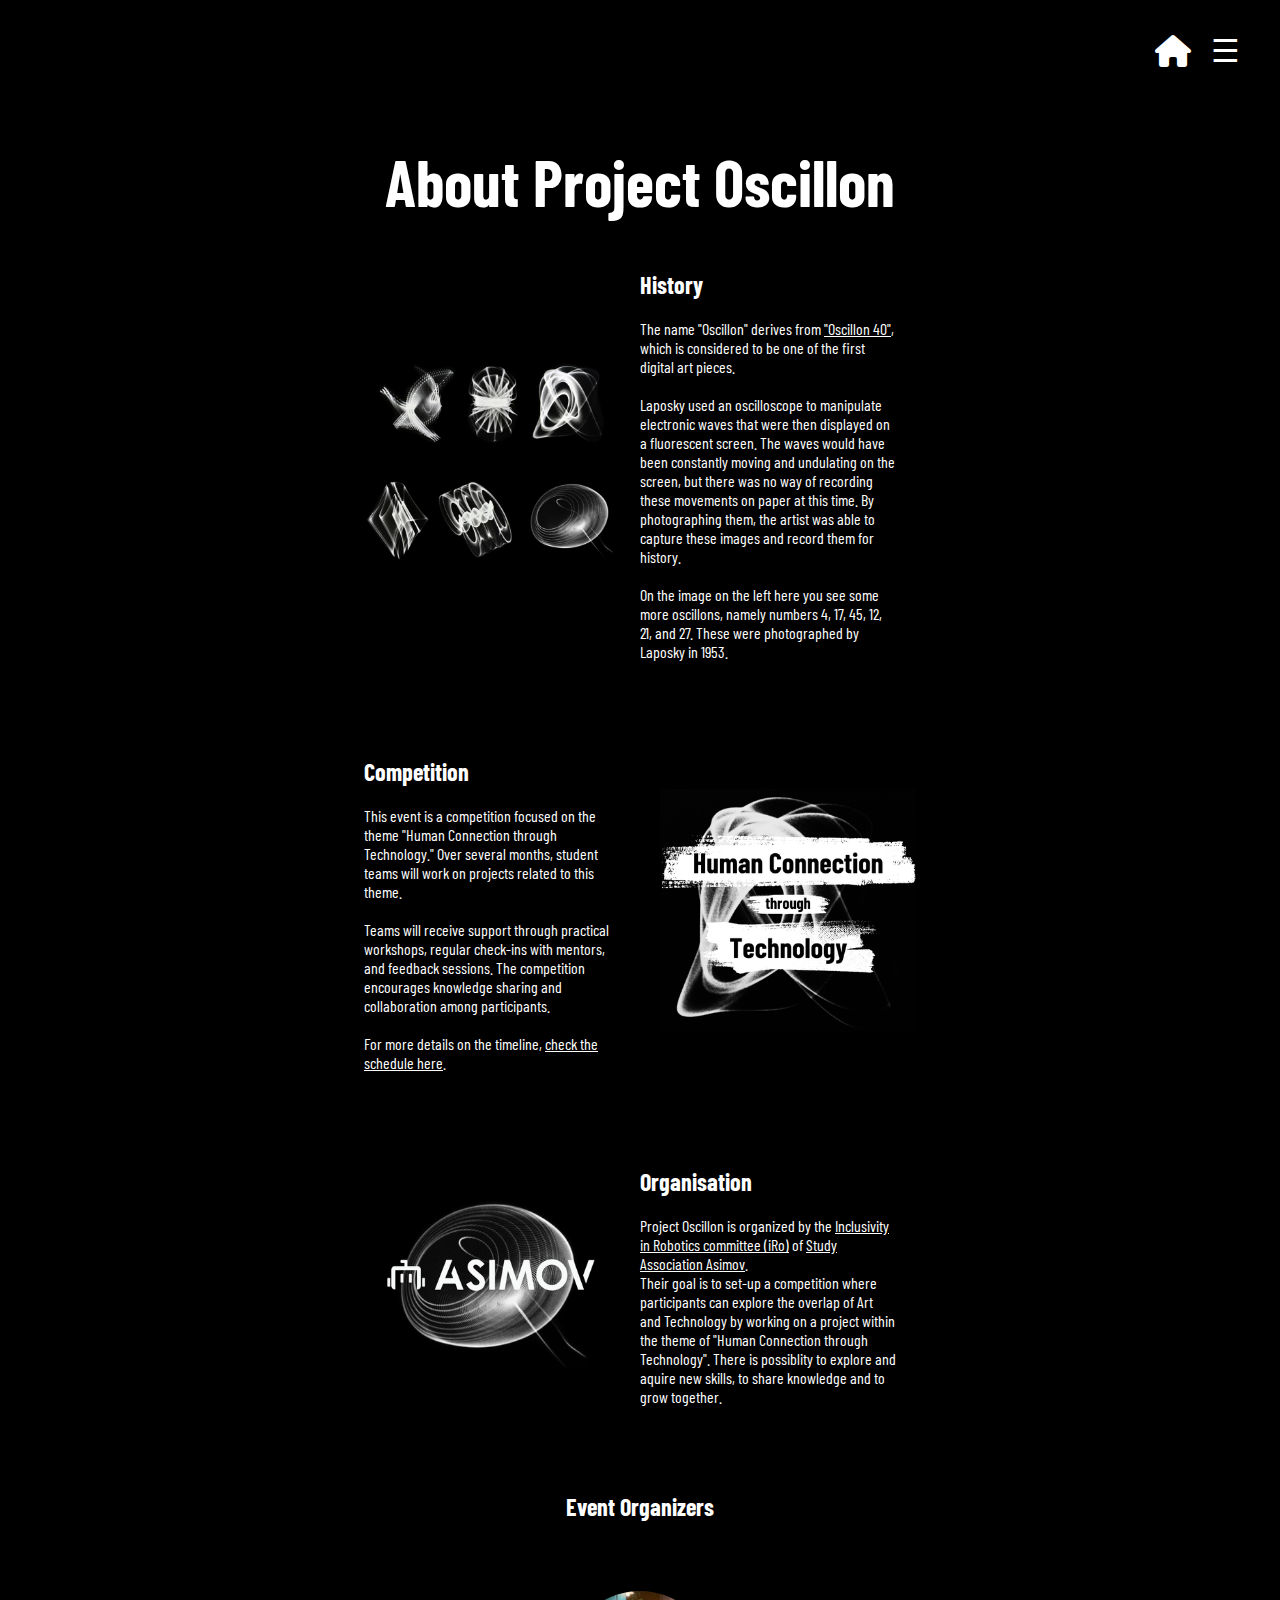
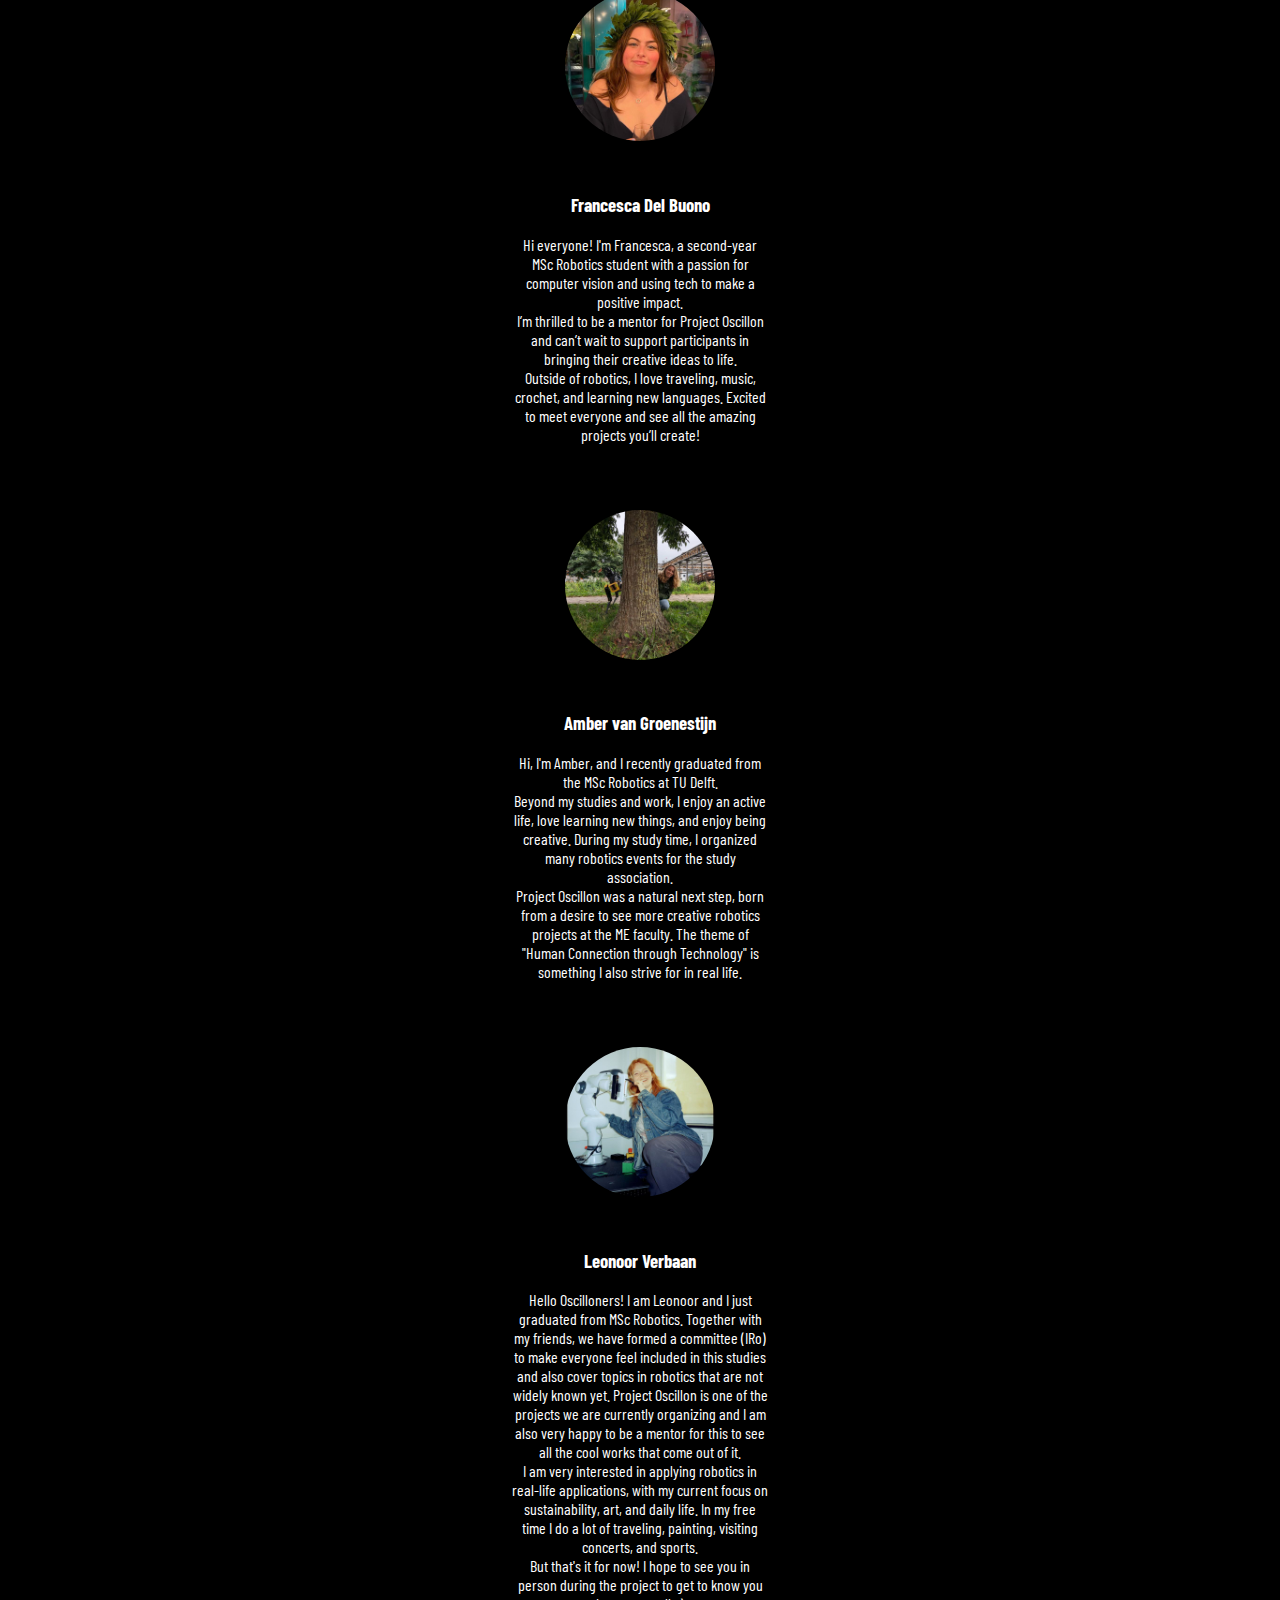
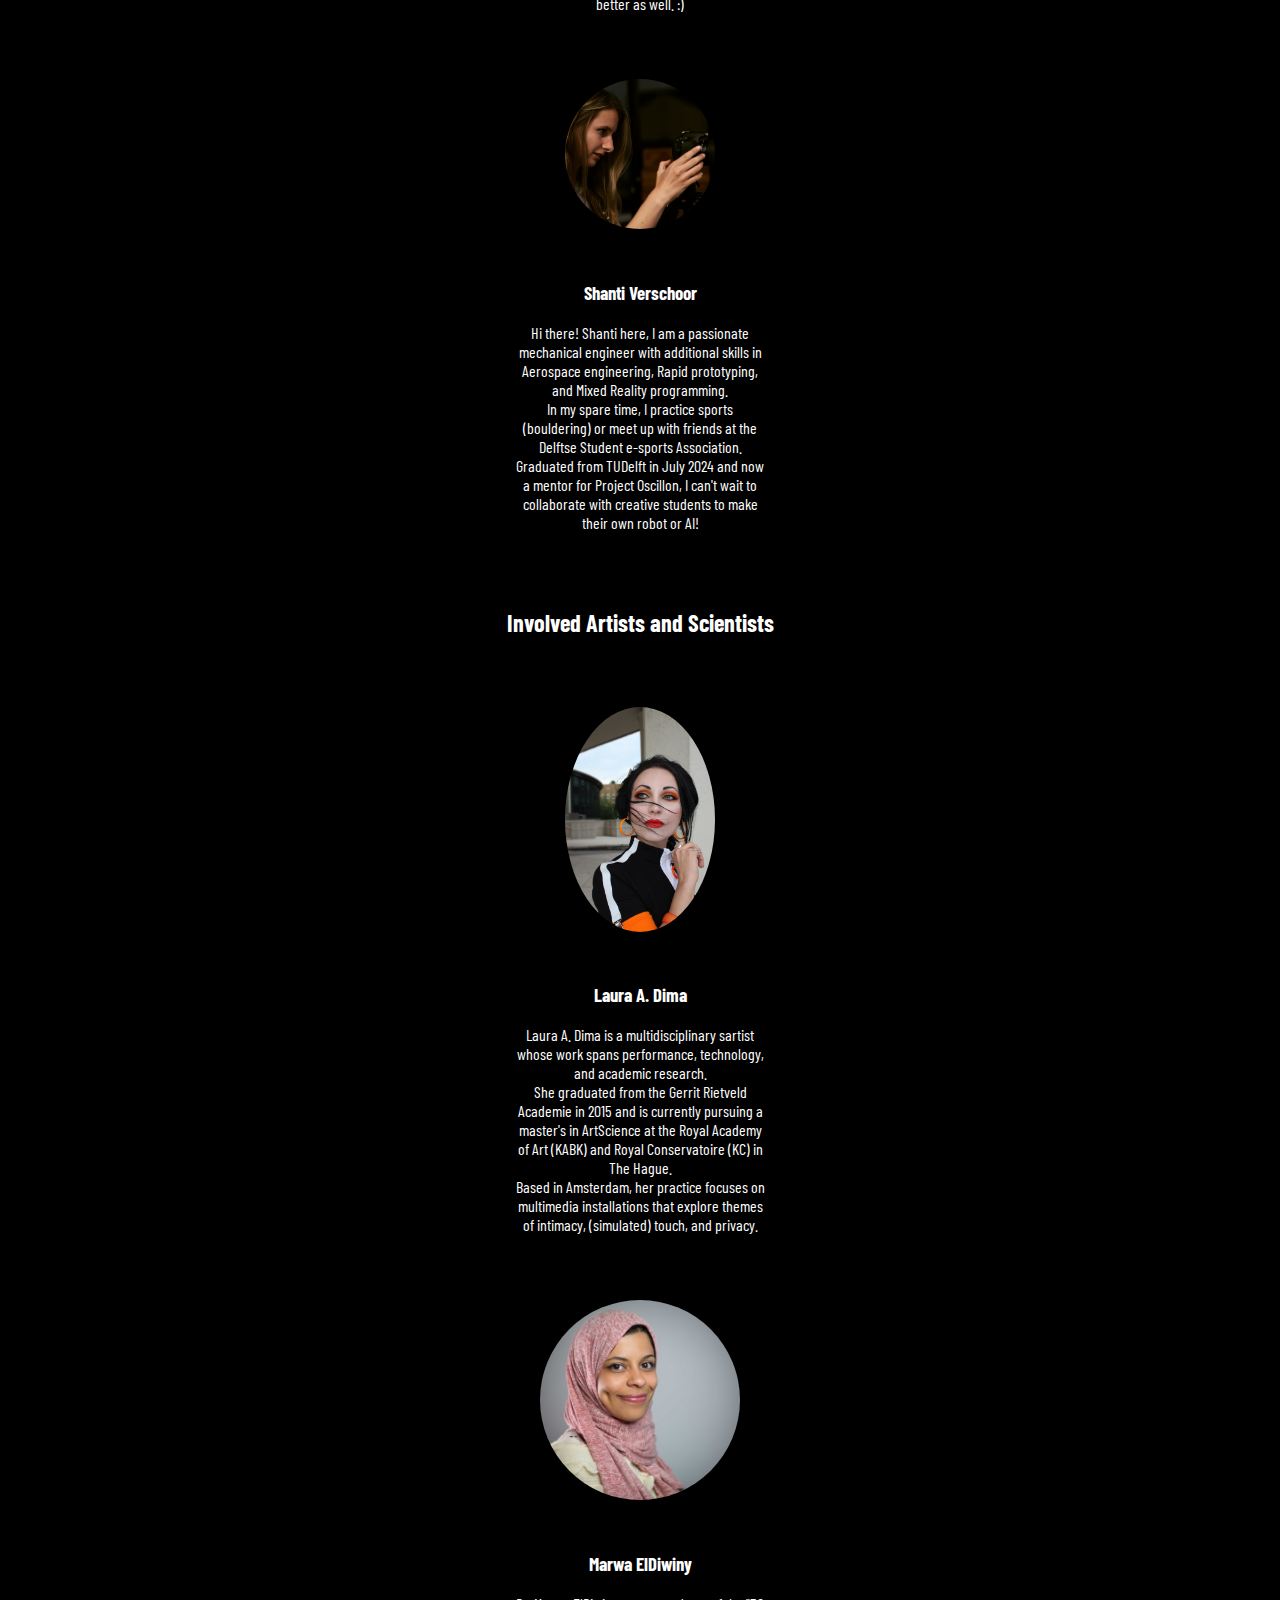
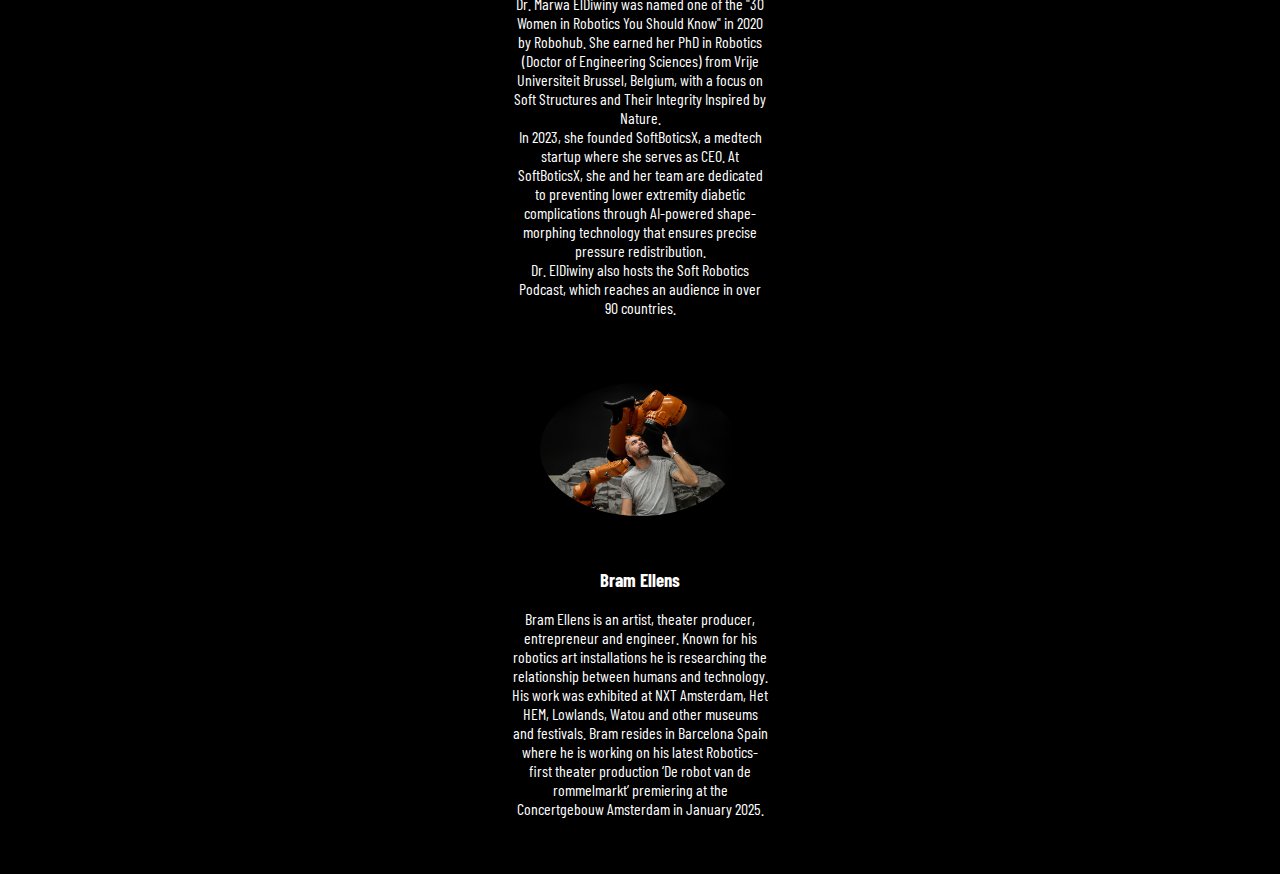
==== commit 14f464c1: "added bio, photos and change style" ====
--- a/about.html
+++ b/about.html
@@ -104,13 +104,34 @@
                         <img src="imgs/fdb.jpg" alt="Francesca del Buono">
                     </div>
                     <div class="organizer-text">
-                        <h3>Francesca del Buono</h3>
+                        <h3>Francesca Del Buono</h3>
                         <p>
                             Hi everyone! I'm Francesca, a second-year MSc Robotics student with a passion for computer vision and using tech to make a positive impact. 
                             <br>
                             I’m thrilled to be a mentor for Project Oscillon and can’t wait to support participants in bringing their creative ideas to life. 
                             <br>
                             Outside of robotics, I love traveling, music, crochet, and learning new languages. Excited to meet everyone and see all the amazing projects you’ll create!
+                        </p>
+                    </div>
+                </div>
+            </div>
+        </section>
+
+        <!-- Amber Section -->
+        <section class="about-section">
+            <div class="about-content">
+                <div class="organizer">
+                    <div class="organizer-image">
+                        <img src="imgs/amber.jpg" alt="Amber van Groenestijn">
+                    </div>
+                    <div class="organizer-text">
+                        <h3>Amber van Groenestijn</h3>
+                        <p>
+                            Hi, I'm Amber, and I recently graduated from the MSc Robotics at TU Delft. 
+                            <br>
+                            Beyond my studies and work, I enjoy an active life, love learning new things, and enjoy being creative. During my study time, I organized many robotics events for the study association.
+                            <br>
+                            Project Oscillon was a natural next step, born from a desire to see more creative robotics projects at the ME faculty. The theme of "Human Connection through Technology" is something I also strive for in real life.
                         </p>
                     </div>
                 </div>
@@ -186,30 +207,15 @@
                 </div>
             </div>
         </section>
-               <!-- Artist Bio Section -->
-               <section class="about-section">
-                <div class="about-content">
-                    <div class="involved">
-                        <div class="involved-image">
-                            <img src="imgs/Bramellens.jpeg" alt="Bram Ellens">
-                        </div>
-                        <div class="involved-text">
-                            <h3>Bram Ellens</h3>
-                            <p>
-                                Bram Ellens is an artist, theater producer, entrepreneur and engineer. Known for his robotics art installations he is researching the relationship between humans and technology. 
-                                <br>
-                                His work was exhibited at NXT Amsterdam, Het HEM, Lowlands, Watou and other museums and festivals. 
-                                Bram resides in Barcelona Spain where he is working on his latest Robotics-first theater production ‘De robot van de rommelmarkt’ premiering at the Concertgebouw Amsterdam in January 2025.
-                            </p>
-                        </div>
-                    </div>
-                </div>
-            </section>
+
 
         <!-- Scientist Bio Section -->
         <section class="about-section">
             <div class="about-content">
                 <div class="involved">
+                    <div class="involved-image">
+                        <img src="imgs/marwa.jpeg" alt="Marwa ElDiwiny">
+                    </div>
                     <div class="involved-text">
                         <h3>Marwa ElDiwiny</h3>
                         <p>
@@ -219,6 +225,26 @@
                             <br>
                             Dr. ElDiwiny also hosts the Soft Robotics Podcast, which reaches an audience in over 90 countries.
 
+                        </p>
+                    </div>
+                </div>
+            </div>
+        </section>
+        
+            <!-- Artist Bio Section -->
+            <section class="about-section">
+            <div class="about-content">
+                <div class="involved">
+                    <div class="involved-image">
+                        <img src="imgs/Bramellens.jpeg" alt="Bram Ellens">
+                    </div>
+                    <div class="involved-text">
+                        <h3>Bram Ellens</h3>
+                        <p>
+                            Bram Ellens is an artist, theater producer, entrepreneur and engineer. Known for his robotics art installations he is researching the relationship between humans and technology. 
+                            <br>
+                            His work was exhibited at NXT Amsterdam, Het HEM, Lowlands, Watou and other museums and festivals. 
+                            Bram resides in Barcelona Spain where he is working on his latest Robotics-first theater production ‘De robot van de rommelmarkt’ premiering at the Concertgebouw Amsterdam in January 2025.
                         </p>
                     </div>
                 </div>
--- a/styles.css
+++ b/styles.css
@@ -233,7 +233,7 @@
     flex-direction: column; /* Stack image and text vertically */
     align-items: center; /* Center the items */
     margin-bottom: 40px; /* Adds space between bios */
-    width: 80%; /* Optional: Constrain width for better readability */
+    width: 20%; /* Optional: Constrain width for better readability */
     margin: 0 auto; /* Center the content horizontally */
 }
 
@@ -243,6 +243,20 @@
     width: 100%; /* Takes up full width */
 }
 
+@media (max-width: 768px) {
+    .about-content {
+        flex-direction: column;
+    }
+    /* .left, .right {
+        order: unset;
+    } */
+    .organizer-text, .organizer-image {
+        flex: 1 1 100%;
+        max-width: 100%; /* Full width on smaller screens */
+        margin: 0; /* Remove margin to align everything vertically */
+        text-align: center; /* Center-align text on smaller screens */
+    }
+}
 
 /* Styling for the Involved Artists and Scientists Section */
 .involved {
@@ -250,7 +264,7 @@
     flex-direction: column; /* Stack image and text vertically */
     align-items: center; /* Center the items */
     margin-bottom: 40px; /* Adds space between bios */
-    width: 80%; /* Optional: Constrain width for better readability */
+    width: 20%; /* Optional: Constrain width for better readability */
     margin: 0 auto; /* Center the content horizontally */
 }
 
@@ -266,6 +280,21 @@
     height: auto; /* Keeps the aspect ratio intact */
     border-radius: 50%; /* Optional: makes images circular */
     margin: 10px; /* Adds some space around the image */
+}
+
+@media (max-width: 768px) {
+    .about-content {
+        flex-direction: column;
+    }
+    /* .left, .right {
+        order: unset;
+    } */
+    .involved-text, .involved-image {
+        flex: 1 1 100%;
+        max-width: 100%; /* Full width on smaller screens */
+        margin: 0; /* Remove margin to align everything vertically */
+        text-align: center; /* Center-align text on smaller screens */
+    }
 }
 
 /* PARTICIPANT SECTION */
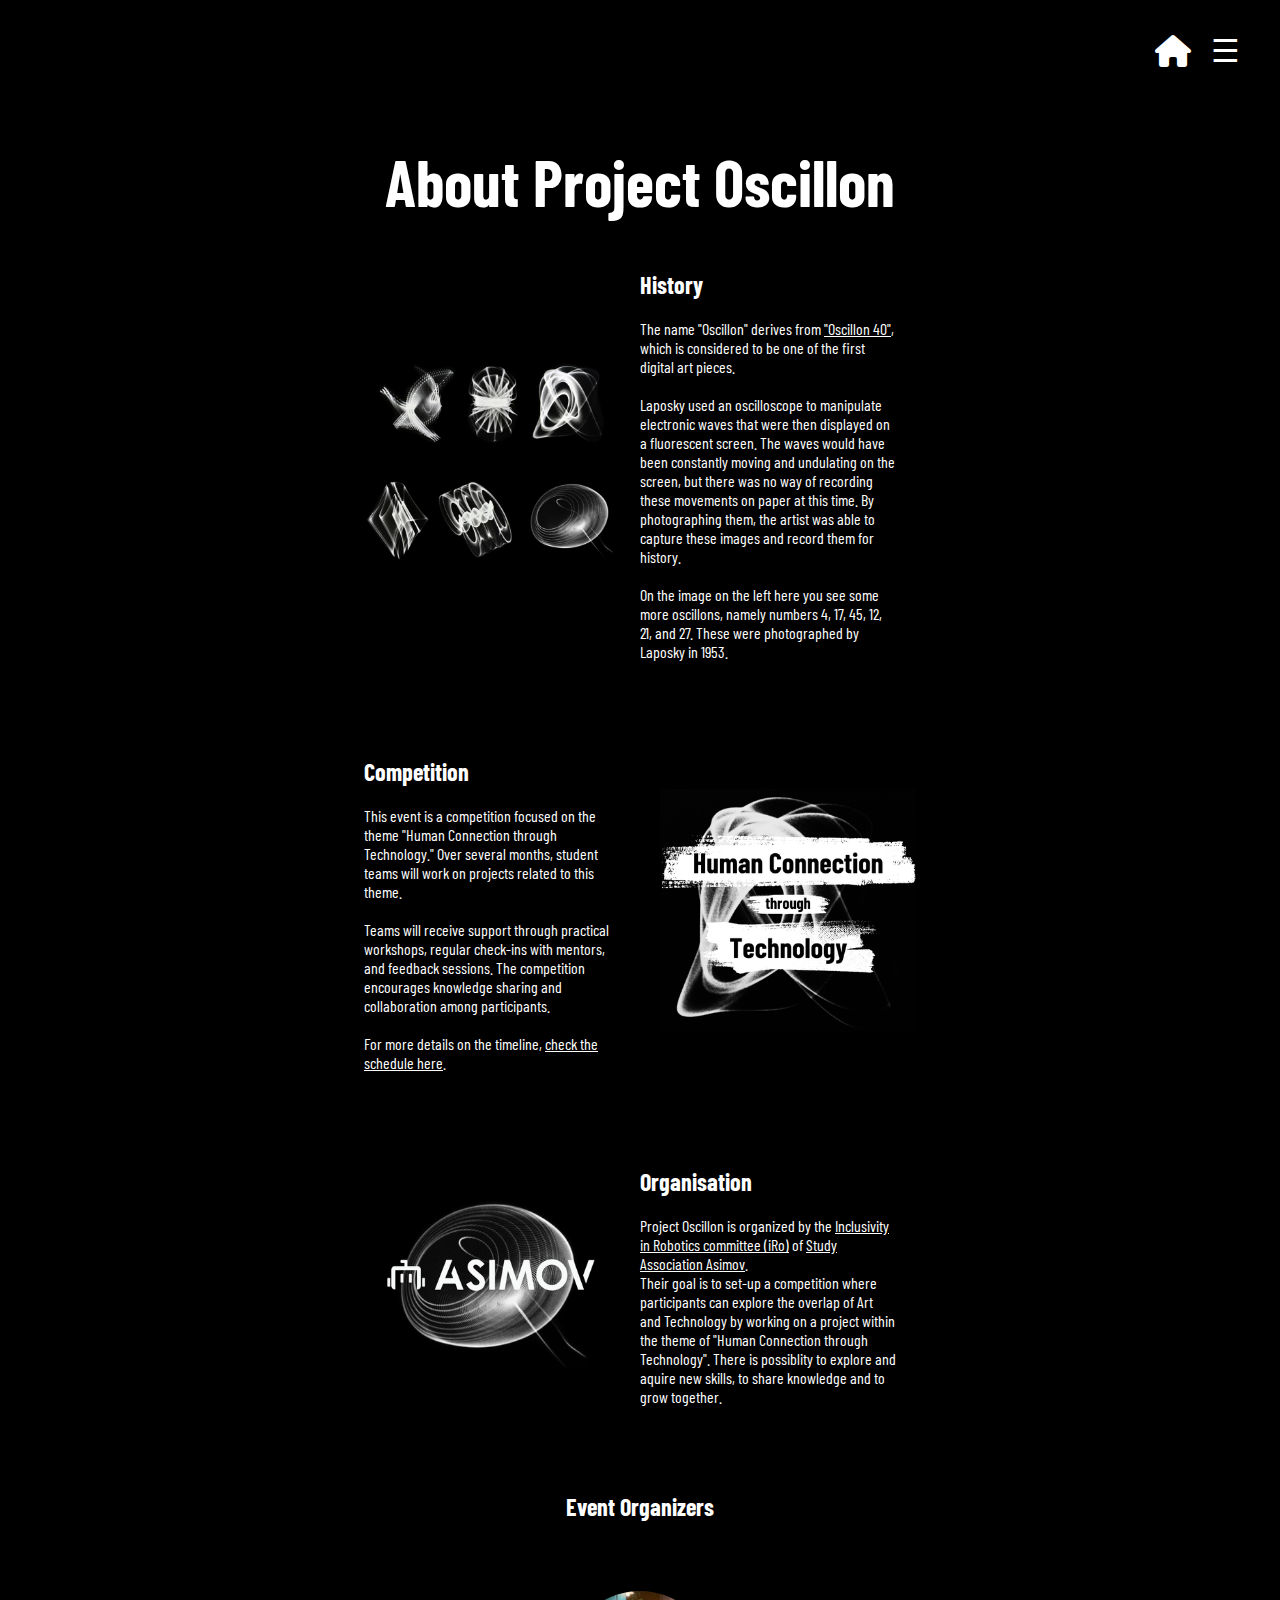
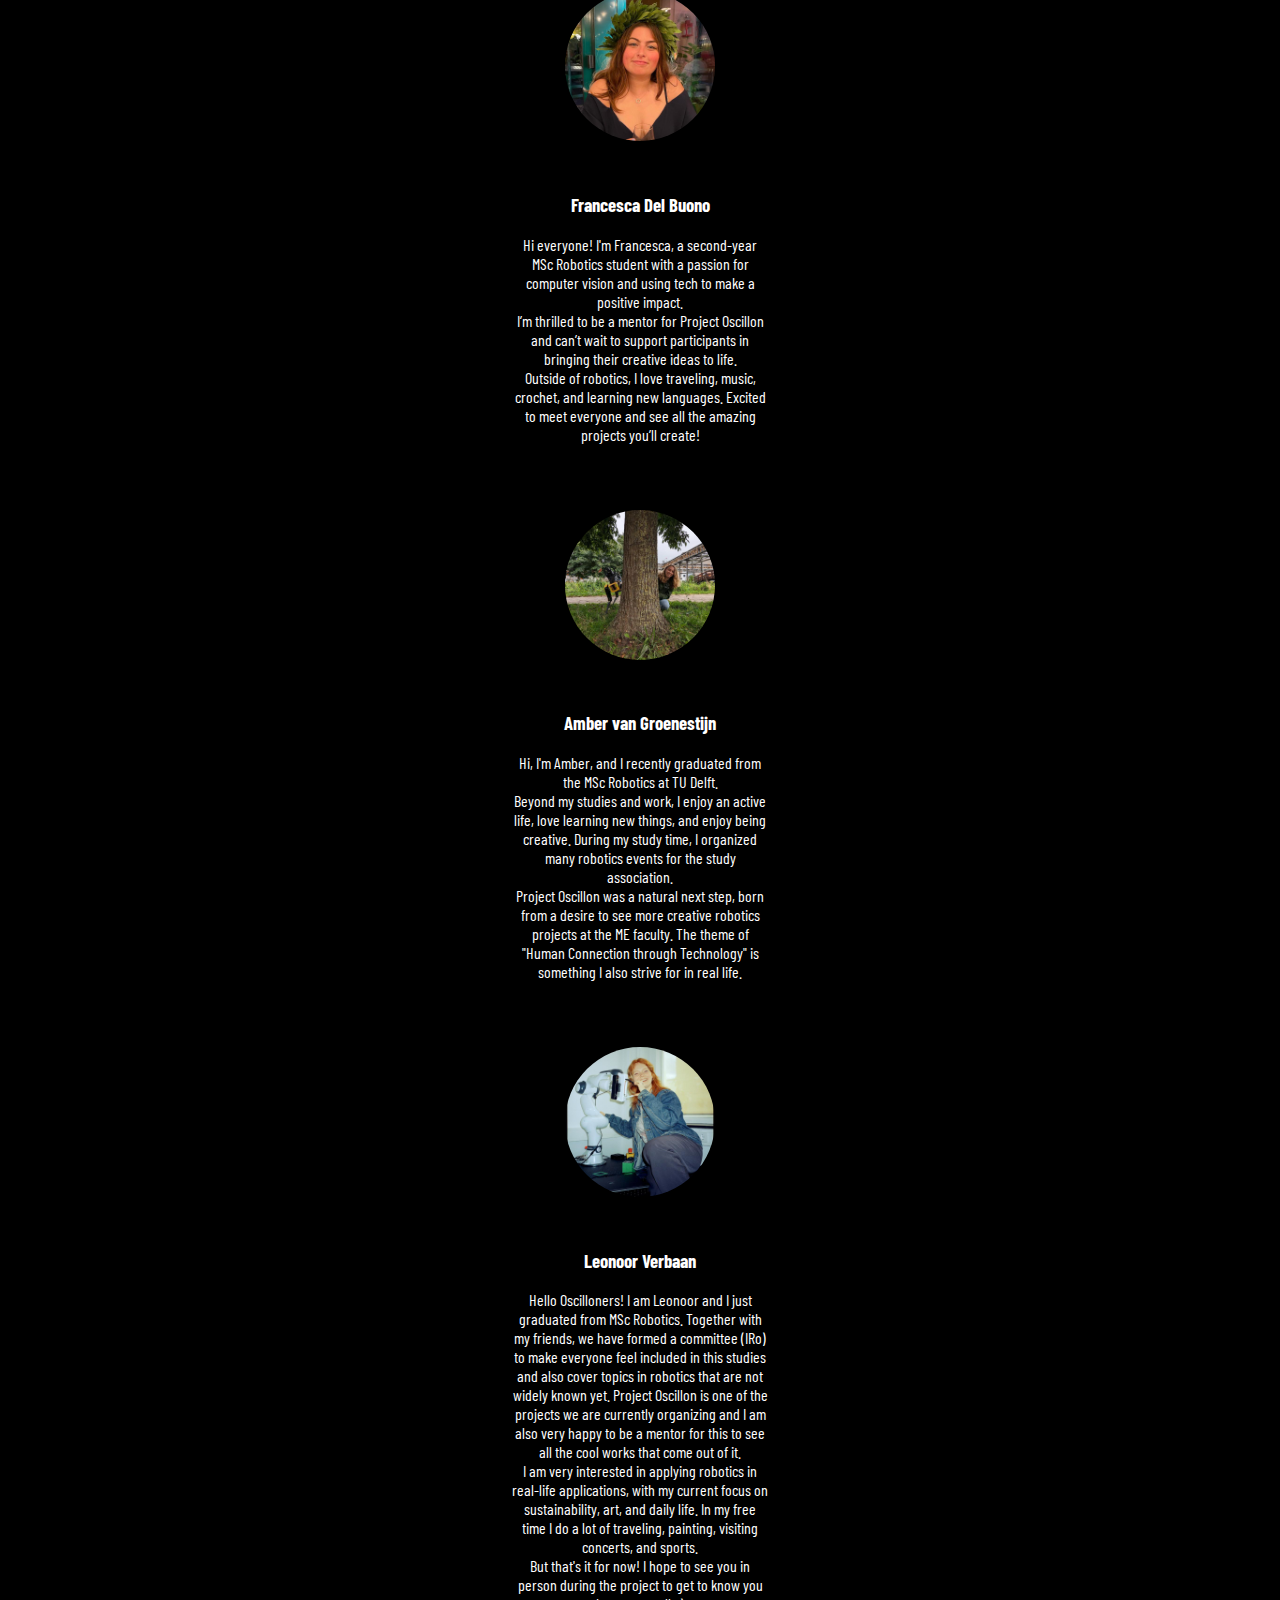
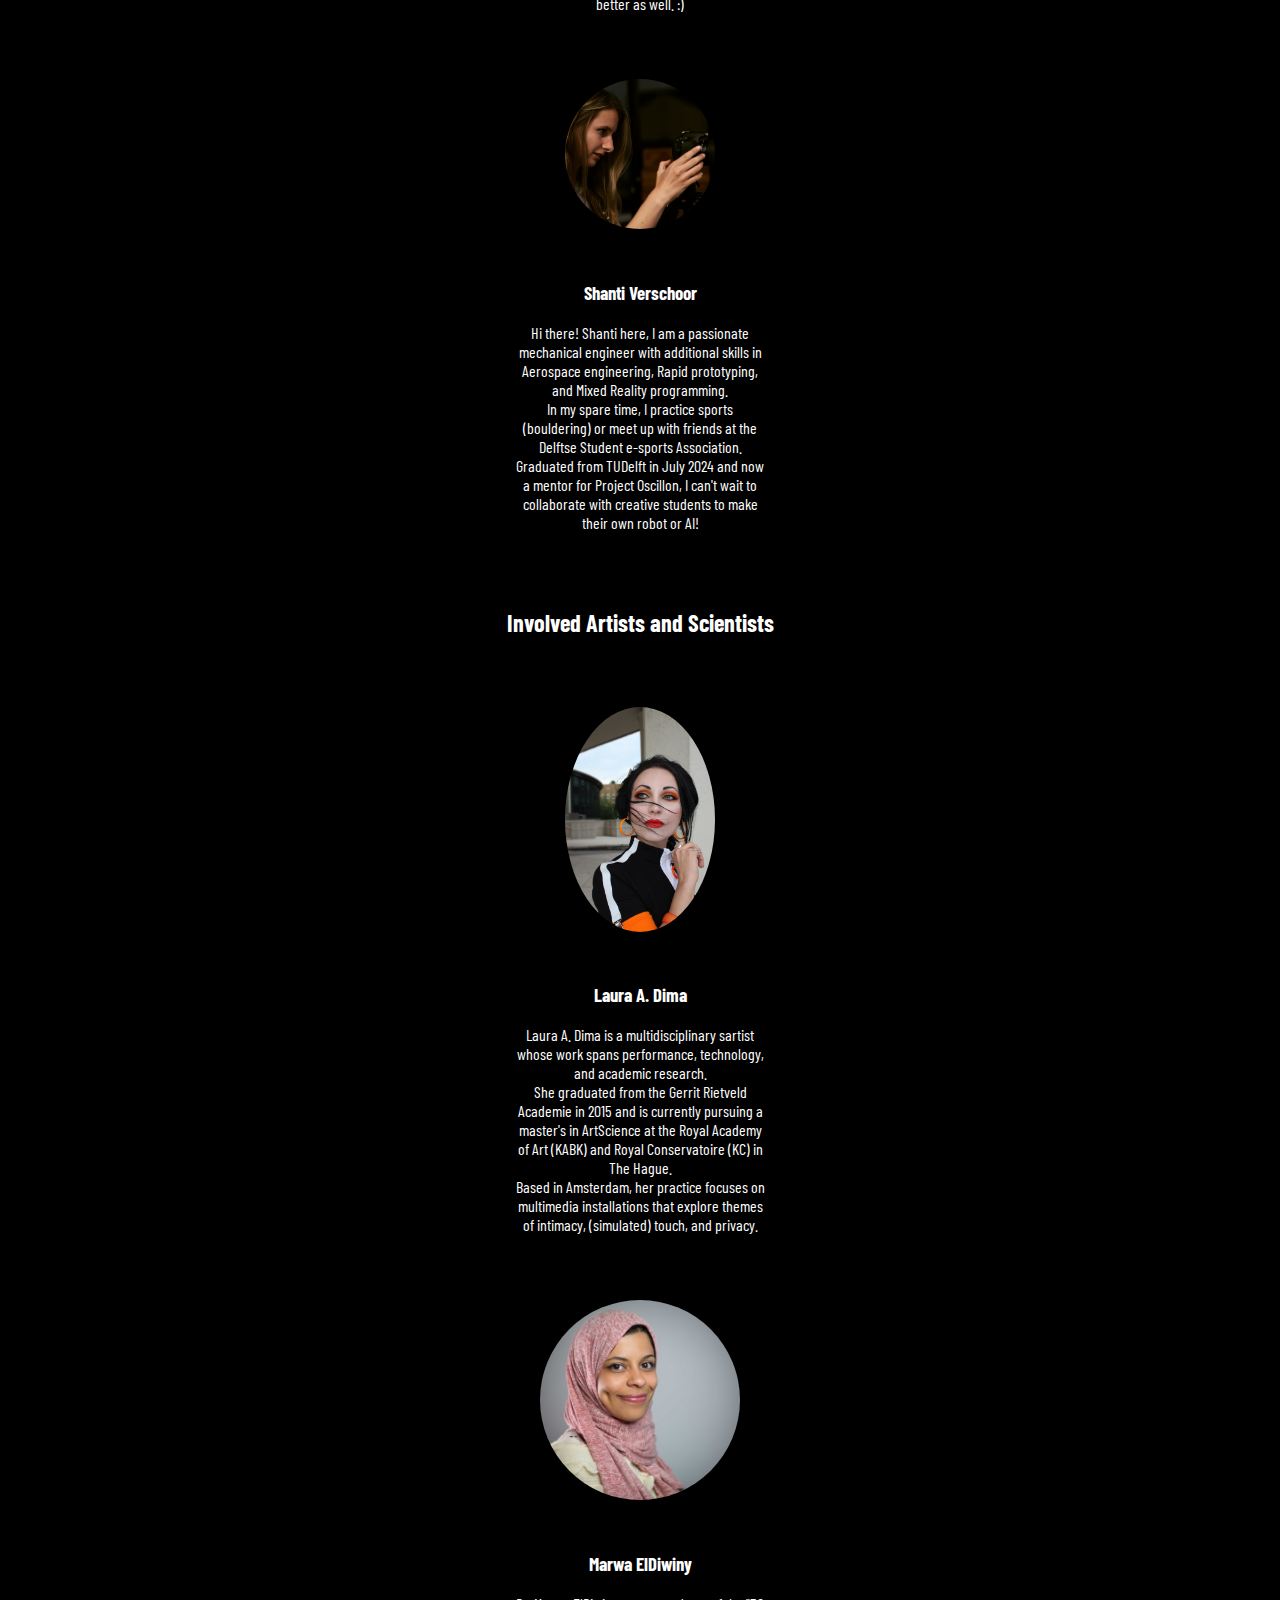
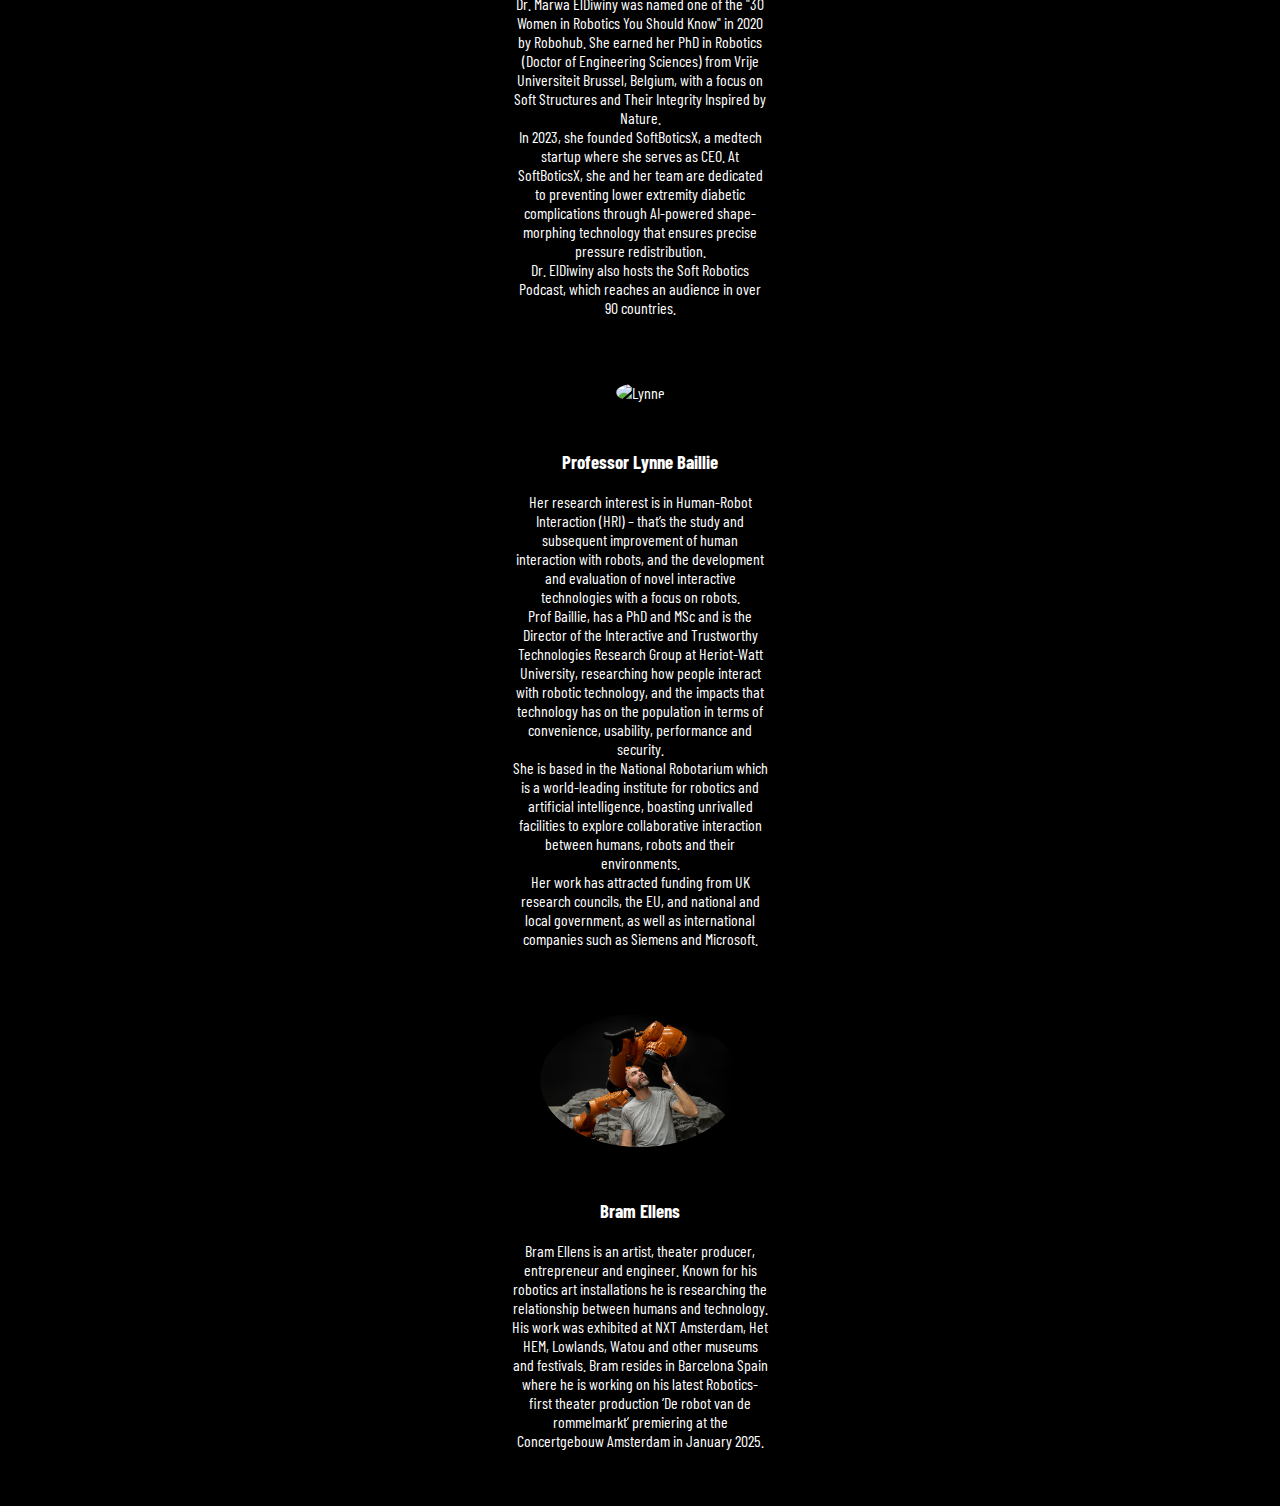
==== commit 3de91784: "added bio Lynne" ====
--- a/about.html
+++ b/about.html
@@ -230,6 +230,28 @@
                 </div>
             </div>
         </section>
+
+        <section class="about-section">
+            <div class="about-content">
+                <div class="involved">
+                    <div class="involved-image">
+                        <img src="imgs/lynne.jpg" alt="Lynne">
+                    </div>
+                    <div class="involved-text">
+                        <h3>Professor Lynne Baillie</h3>
+                        <p>
+                            Her research interest is in Human‐Robot Interaction (HRI) – that’s the study and subsequent improvement of human interaction with robots, and the development and evaluation of novel interactive technologies with a focus on robots.
+                            <br>
+                            Prof Baillie, has a PhD and MSc and is the Director of the Interactive and Trustworthy Technologies Research Group at Heriot-Watt University, researching how people interact with robotic technology, and the impacts that technology has on the population in terms of convenience, usability, performance and security.
+                            <br>
+                            She is based in the National Robotarium which is a world-leading institute for robotics and artificial intelligence, boasting unrivalled facilities to explore collaborative interaction between humans, robots and their environments. 
+                            <br>
+                            Her work has attracted funding from UK research councils, the EU, and national and local government, as well as international companies such as Siemens and Microsoft.
+                        </p>
+                    </div>
+                </div>
+            </div>
+        </section>
         
             <!-- Artist Bio Section -->
             <section class="about-section">
